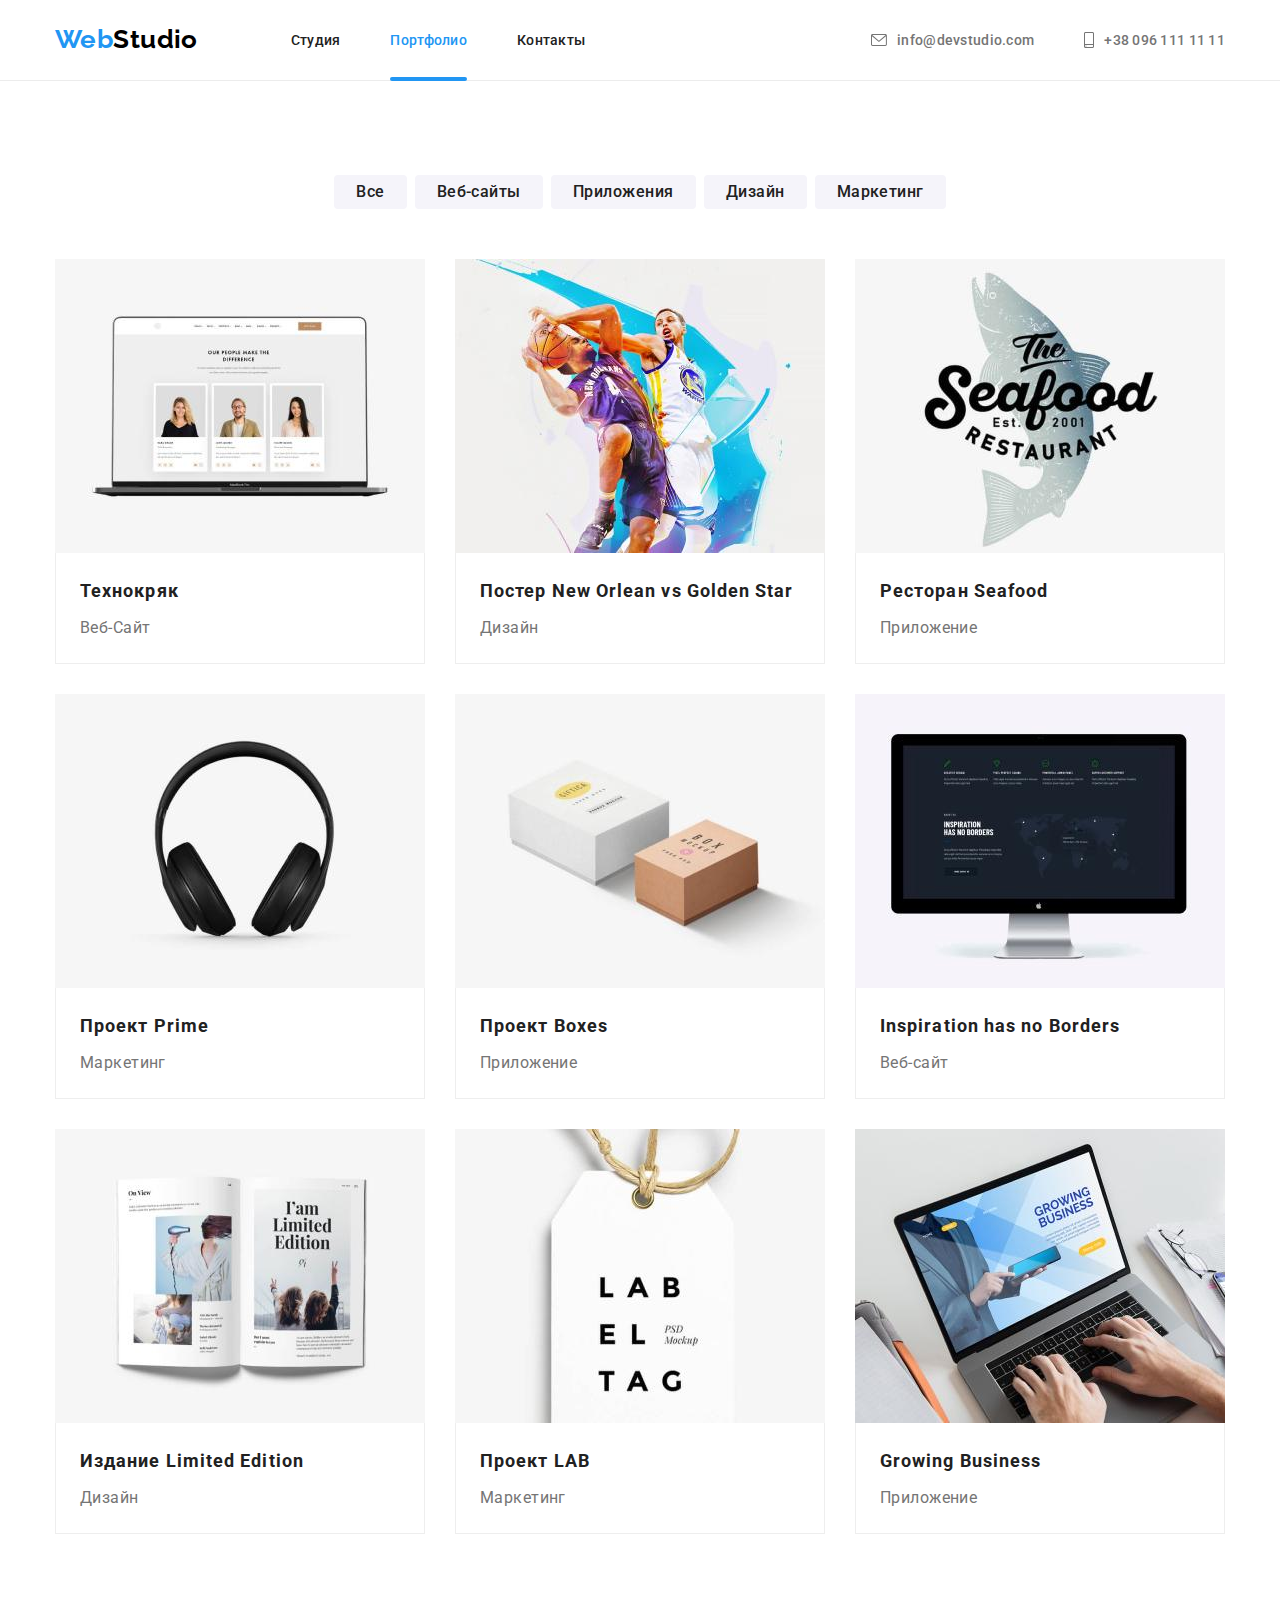
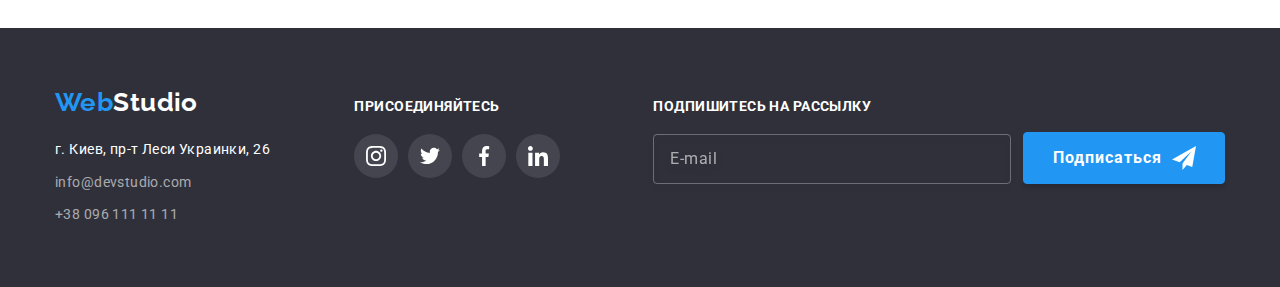
==== portfolio.html @ 02bab281 "clone #6" ====
<!DOCTYPE html>
<html lang="ru">

<head>
    <meta charset="UTF-8">
    <meta http-equiv="X-UA-Compatible" content="IE=edge">
    <meta name="viewport" content="width=device-width, initial-scale=1.0">
    <link rel="stylesheet" href="https://cdnjs.cloudflare.com/ajax/libs/modern-normalize/1.0.0/modern-normalize.min.css" />
    <link rel="stylesheet" href="./css/style.css">
    <link rel="preconnect" href="https://fonts.gstatic.com">
    <link href="https://fonts.googleapis.com/css2?family=Raleway:wght@700&family=Roboto:wght@400;500;700;900&display=swap"
        rel="stylesheet">
    <title>WEBStudio</title>
</head>

<body  id="page_top" >
    <!-- шапка -->
    <header class="header">
        <!-- навигация -->
        <div class="container flex">
            <nav class="head-nav flex">
                <a class="logo link" href="./index.html" lang="en"> <span class="logo-web">Web</span>Studio</a>
                <ul class="nav flex list">
                    <li class="nav-item"><a class="item link" href="./index.html">Студия</a></li>
                    <li class="nav-item"><a class="item link current" href="./portfolio.html">Портфолио</a></li>
                    <li class="nav-item"><a class="item link" href="#page_bottom">Контакты</a></li>
                </ul>
            </nav>
            <ul class="head-cont flex list">
                <li class="head-cont-item">
                    <a class="cont flex link" href="mailto:info@devstudio.com">
                        <svg width="16" height="12" class="mail">
                            <use href="./images/icons.svg#icon-mail">
                            </use>
                        </svg>
                        info@devstudio.com</a>
                </li>
                <li class="head-cont-item">
                    <a class="cont flex link" href="tel:+380961111111">
                        <svg width="10" height="16" class="smartphone">
                            <use href="./images/icons.svg#icon-smartphone">
                            </use>
                        </svg>
                        +38 096 111 11 11</a>
                </li>
            </ul>
        </div>
    </header>
        <!-- main content  -->
    <main>
        <!-- filter content section -->
        <section class='section portfolio'>
            <div class="container">
                <!-- hiden title -->
                <h1 class='hiden-title'>Портфолио</h1>
                <h2 class='hiden-title'>Фильтр работ</h2>
                <!-- hiden title -->
                <ul class='portf-buttons flex list'>
                    <li class='buttons'>
                        <button class='button' type="button">Все</button>
                    </li>
                    <li class='buttons'>
                        <button class='button' type="button">Веб-сайты</button>
                    </li>
                    <li class='buttons'>
                        <button class='button' type="button">Приложения</button>
                    </li>
                    <li class='buttons'>
                        <button class='button' type="button">Дизайн</button>
                    </li>
                    <li class='buttons'>
                        <button class='button' type="button">Маркетинг</button>
                    </li>                    
                </ul>
                <ul class='portf flex list'>
                    <li class='portf-item'>
                        <a class="portf-list link" href="">
                            <div class="card-main">
                                <img class='portf-img' src="./images/portfolio/technocrack.jpg" alt="ноутбук с сайтом">
                                <p class="portf-anim">Технокряк это современная площадка распространения коронавируса. Компании используют эту платформу для цифрового шпионажа и атак на защищённые сервера конкурентов.Технокряк это современная площадка распространения коронавируса. Компании используют эту платформу для цифрового шпионажа и атак на защищённые сервера конкурентов.Технокряк это современная площадка распространения коронавируса. Компании используют эту платформу для цифрового  шпионажа и атак на защищённые сервера конкурентов.Технокряк это современная площадка распространения коронавируса. Компании используют эту платформу для цифрового     шпионажа и атак на защищённые сервера конкурентов.
                                    </p>
                            </div>
                            <div class="card-title">
                                <h3  class='portf-h'>Технокряк</h3>
                                <p class='portf-p'>Веб-Сайт</p>
                            </div>
                        </a>
                    </li>
                    <li class='portf-item'>
                        <a class="portf-list link" href="">
                            <div class="card-main">                            
                                <img class='portf-img' src="./images/portfolio/poster.jpg" alt="постер с баскетбольным матчем">
                                <p class="portf-anim">Технокряк это современная площадка распространения коронавируса. Компании используют эту платформу для цифрового
                                шпионажа и атак на защищённые сервера конкурентов.
                                </p>
                            </div>
                            <div class="card-title">
                                <h3 class='portf-h'>Постер New Orlean vs Golden Star</h3>
                                <p class='portf-p'>Дизайн</p>
                            </div>
                        </a>
                    </li>
                    <li class='portf-item'>
                        <a class="portf-list link" href="">
                            <div class="card-main">
                                <img class='portf-img' src="./images/portfolio/seafood.jpg" alt="Постер ресторана Seafood">
                                <p class="portf-anim">Технокряк это современная площадка распространения коронавируса. Компании используют эту платформу для цифрового
                                    шпионажа и атак на защищённые сервера конкурентов.
                                    </p>
                            </div>
                            <div class="card-title">
                                <h3 class='portf-h'>Ресторан Seafood</h3>
                                <p class='portf-p'>Приложение</p>
                            </div>
                        </a>
                    </li>
                    <li class='portf-item'>
                        <a class="portf-list link" href="">
                            <div class="card-main">
                                <img class='portf-img' src="./images/portfolio/prime.jpg" alt="Наушники">
                                <p class="portf-anim">Технокряк это современная площадка распространения коронавируса. Компании используют эту платформу для цифрового
                                    шпионажа и атак на защищённые сервера конкурентов.
                                    </p>
                            </div>
                            <div class="card-title">
                                <h3 class='portf-h'>Проект Prime</h3>
                                <p class='portf-p'>Маркетинг</p>
                            </div>
                        </a>
                    </li>
                    <li class='portf-item'>
                        <a class="portf-list link" href="">
                            <div class="card-main">
                                <img class='portf-img' src="./images/portfolio/boxes.jpg" alt="2 коробки">
                                <p class="portf-anim">Технокряк это современная площадка распространения коронавируса. Компании используют эту платформу для цифрового
                                    шпионажа и атак на защищённые сервера конкурентов.
                                    </p>
                            </div>
                            <div class="card-title">
                                <h3 class='portf-h'>Проект Boxes</h3>
                                <p class='portf-p'>Приложение</p>
                            </div>
                        </a>
                    </li>
                    <li class='portf-item'>
                        <a class="portf-list link" href="">
                            <div class="card-main">
                                <img class='portf-img' src="./images/portfolio/noborders.jpg" alt="Компьютер с картой">
                                <p class="portf-anim">Технокряк это современная площадка распространения коронавируса. Компании используют эту платформу для цифрового
                                    шпионажа и атак на защищённые сервера конкурентов.
                                    </p>
                            </div>
                            <div class="card-title">
                                <h3 class='portf-h' lang="en">Inspiration has no Borders</h3>
                                <p class='portf-p'>Веб-сайт</p>
                            </div>
                        </a>
                    </li>
                    <li class='portf-item'>
                        <a class="portf-list link" href="">
                            <div class="card-main">
                                <img class='portf-img' src="./images/portfolio/limitededition.jpg" alt="Открытая книга">
                                <p class="portf-anim">Технокряк это современная площадка распространения коронавируса. Компании используют эту платформу для цифрового
                                    шпионажа и атак на защищённые сервера конкурентов.
                                    </p>
                            </div>
                            <div class="card-title">
                                <h3 class='portf-h'>Издание Limited Edition</h3>
                                <p class='portf-p'>Дизайн</p>
                            </div>
                        </a>
                    </li>
                    <li class='portf-item'>
                        <a class="portf-list link" href="">
                            <div class="card-main">
                            <img class='portf-img' src="./images/portfolio/lab.jpg" alt="Ярлык LAB EL TAG">
                            <p class="portf-anim">Технокряк это современная площадка распространения коронавируса. Компании используют эту платформу для цифрового
                                шпионажа и атак на защищённые сервера конкурентов.
                                </p>
                            </div>
                            <div class="card-title">
                                <h3 class='portf-h'>Проект LAB</h3>
                                <p class='portf-p'>Маркетинг</p>
                            </div>
                        </a>
                    </li>
                    <li class='portf-item'>
                        <a class="portf-list link" href="">
                            <div class="card-main">
                            <img class='portf-img' src="./images/portfolio/busines.jpg" alt="Человек работает на ноутбуке">
                            <p class="portf-anim">Технокряк это современная площадка распространения коронавируса. Компании используют эту платформу для цифрового
                                шпионажа и атак на защищённые сервера конкурентов.
                                </p>
                            </div>
                            <div class="card-title">
                                <h3 class='portf-h' lang="en">Growing Business</h3>
                                <p class='portf-p'>Приложение</p>
                            </div>
                        </a>
                    </li>
                </ul>
            </div>
        </section>

    </main> 
        <!-- футер -->
    <footer class='footer'>
        <div class="container flex">
            <!-- adress container -->
            <div>
                <a class="logo link" href="#page_top" lang="en"> <span class="logo-web">Web</span>Studio</a>
                <address class='footer-adress'>
                    <ul id="page_bottom" class='adress  list'>
                        <li class='footer-adress-item'>
                            <a class='footer-adress-map link' href="https://goo.gl/maps/jqeXpjSZVA85hrm66"
                                rel="noreferrer noopener">г. Киев, пр-т Леси Украинки, 26</a>
                        </li>
                        <li class='footer-adress-item'>
                            <a class='footer-adress-cont link' href="mailto:info@devstudio.com">info@devstudio.com</a>
                        </li>
                        <li class='footer-adress-item'>
                            <a class='footer-adress-cont link' href="tel:+380961111111">+38 096 111 11 11</a>
                        </li>
                    </ul>
                </address>
            </div>
            <!-- follow container -->
            <div class="footer-follow">
                <h3>присоединяйтесь</h3>
                <ul class="social-list flex">
                    <li class="list">
                        <a class="link-social" href="https://www.instagram.com/">
                            <svg class="icon-social" width="20" height="20">
                                <use href=./images/icons.svg#icon-instagram></use>
                            </svg>
                        </a>
                    </li>
                    <li class="list">
                        <a class="link-social" href="https://twitter.com/">
                            <svg class="icon-social" width="20" height="20">
                                <use href=./images/icons.svg#icon-twitter></use>
                            </svg>
                        </a>
                    </li>
                    <li class="list">
                        <a class="link-social" href="https://www.facebook.com/">
                            <svg class="icon-social" width="20" height="20">
                                <use href=./images/icons.svg#icon-facebook></use>
                            </svg>
                        </a>
                    </li>
                    <li class="list ">
                        <a class="link-social" href="https://www.linkedin.com/">
                            <svg class="icon-social" width="20" height="20">
                                <use href=./images/icons.svg#icon-linkedin></use>
                            </svg>
                        </a>
                    </li>
                </ul>
            </div>
            <!-- subscribe on us -->
            <div class="footer-subscribe">
                <form action="#" class="footer-subscribe-form">
                    <div>
                        <label for="footer-email" class="footer-subscribe-text">Подпишитесь на рассылку</label>
                        <input id="footer-email" class="footer-subscribe-email" type="email" name="subscribe-email"
                            placeholder="E-mail" required>
                    </div>
                    <button type="submit" class="subscribe-button">Подписаться<svg class="subscribe-icon">
                            <use href="./images/icons.svg#icon-subscribe"></use>
                        </svg>
                    </button>
                </form>
            </div>
        </div>
    </footer>

</body>

</html>
---- css/style.css ----
/* <================ ""MAIN" content styles==============> */
:root {
  /* Text color variable */
  --text-color-accent: #2196f3;
  --text-color-standart: #757575;
  --text-color-pureblack: #000000;
  --text-color-black: #212121;
  --text-color-white: #ffffff;
  --text-color-address-link: rgba(255, 255, 255, 0.6);

  /* button color variable */

  /* <-------button-hero-----------> */
  --button-backgr-color: #2196f3;
  --button-main-active-bcgr-color: #188ce8;
  /* <--------button-portfolio-------> */
  --button-bcgr-color: #f5f4fa;
  --button-portf-active-bcgr-color: #2196f3;

  /* background color variable */
  --color-team-backgr: #f5f4fa;
  --color-footer-backgr: #2f303a;
}
/* <===== Плавный скрол между header and footer ====> */

html {
  scroll-behavior: smooth;
}

/*<================ Global stylesheets ===========> */
h1,
h2,
h3,
h4,
h5,
h6,
p,
ul,
li {
  margin: 0;
  padding: 0;
}
img {
  display: block;
}
body {
  font-family: 'Roboto', sans-serif;
  font-style: normal;
  font-weight: normal;
  font-size: 14px;
  line-height: 1.71;
  /* or 171% */
  letter-spacing: 0.03em;

  color: var(--text-color-standart);
}

.hiden-title {
  position: absolute;
  width: 1px;
  height: 1px;
  margin: -1px;
  border: 0;
  padding: 0;

  white-space: nowrap;
  clip-path: inset(100%);
  clip: rect(0 0 0 0);
  overflow: hidden;
}
.link {
  text-decoration: none;
}
.list {
  list-style: none;
}
.flex {
  display: flex;
}
.container {
  width: 1200px;
  padding-left: 15px;
  padding-right: 15px;
  margin-left: auto;
  margin-right: auto;
}
.section {
  padding-top: 94px;
  padding-bottom: 94px;
}
.section-half-bottom {
  padding-top: 94px;
  padding-bottom: 47px;
}
.section-half-top {
  padding-top: 47px;
  padding-bottom: 94px;
}

/*      вариант секции падинга секции wedo 
 .section:nth-child(3) {
  padding-top: 0px;
  padding-bottom: 94px;
*/

/* <=================== page Studio ===================> */

/* <------------------ header ------------------> */
.header {
  background: #ffffff;
  border-bottom: 1px solid #ececec;

  /* padding-top: 24px;
  padding-bottom: 24px; */
}
.header-shadow {
  box-shadow: 0px 4px 4px rgba(0, 0, 0, 0.25);
}

.header .container {
  align-items: center;
}
.head-nav {
  align-items: center;
}
.logo {
  font-family: 'Raleway', sans-serif;
  font-weight: 700;
  font-size: 26px;
  line-height: 1.15;

  display: inline-block;
}
.header .logo {
  color: var(--text-color-pureblack);

  margin-right: 93px;
  padding-top: 24px;
  padding-bottom: 25px;
}
.footer .logo {
  color: var(--text-color-white);

  margin-bottom: 20px;
}
.logo-web {
  color: var(--text-color-accent);
}
/* .nav {
}
.nav-item {
} */
.nav-item + .nav-item {
  margin-left: 50px;
}
.item {
  display: block;
  padding-top: 32px;
  padding-bottom: 32px;

  font-weight: 500;
  line-height: 1.15;
  letter-spacing: 0.02em;

  color: var(--text-color-black);

  transition-property: color;
  transition-duration: 250ms;
  transition-timing-function: cubic-bezier(0.4, 0, 0.2, 1);
}
.item:hover,
.item:focus {
  color: var(--text-color-accent);
}

.current {
  position: relative;
  color: var(--text-color-accent);
}
.current:after {
  content: '';
  position: absolute;
  width: 100%;
  height: 4px;
  bottom: -1px;
  left: 0px;

  border-radius: 2px;

  background-color: var(--button-backgr-color);
}

.head-cont {
  margin-left: auto;
}
.cont {
  align-items: center;
  padding-top: 32px;
  padding-bottom: 32px;

  font-weight: 500;
  line-height: 1.15;
  letter-spacing: 0.02em;

  color: var(--text-color-standart);

  transition-property: color;
  transition-duration: 250ms;
  transition-timing-function: cubic-bezier(0.4, 0, 0.2, 1);

  /* margin-left: 50px; */
}
.head-cont-item + .head-cont-item {
  margin-left: 50px;
}
.cont:hover,
.cont:focus {
  color: var(--text-color-accent);
}

/* ========================== icons  ================================== */
.mail {
  display: inline-block;
  margin-right: 10px;
  fill: currentcolor;
}

.smartphone {
  display: inline-block;
  margin-right: 10px;
  fill: currentColor;
}

/* <------------------- hero side ----------------> */
.hero {
  margin: 0 auto;
  max-width: 1600px;
  background-image: linear-gradient(
      0deg,
      rgba(47, 48, 58, 0.4),
      rgba(47, 48, 58, 0.4)
    ),
    url(../images/studio/banner.jpg);
  background-position: center;
  background-repeat: no-repeat;
  background-color: #c4c4c4;

  padding-top: 200px;
  padding-bottom: 200px;
}

.hero-title {
  font-weight: 900;
  font-size: 44px;
  line-height: 1.36;
  /* or 136% */
  text-align: center;
  letter-spacing: 0.06em;
  text-transform: uppercase;

  color: var(--text-color-white);

  width: 696px;
  margin-left: auto;
  margin-right: auto;
  margin-bottom: 30px;
}
.hero .container {
  text-align: center;
}
.hero-button {
  font-family: inherit;
  font-weight: 700;
  font-size: 16px;
  line-height: 1.87;
  /* identical to box height, or 187% */

  letter-spacing: 0.06em;
  color: var(--text-color-white);
  background-color: var(--button-backgr-color);
  cursor: pointer;

  display: inline-block;
  padding: 10px 32px;
  border: transparent;
  border-radius: 4px;
  box-shadow: 0px 4px 4px rgba(0, 0, 0, 0.15);

  transition-property: background-color, box-shadow;
  transition-duration: 1150ms;
  transition-timing-function: cubic-bezier(0.4, 0, 0.2, 1);
}
.hero-button:hover,
.hero-button:focus {
  color: var(--text-color-white);
  background-color: var(--button-main-active-bcgr-color);
}
/* <----------------webstudio prefs -----------------> */
/*  ======== Вариант расположения элементов №1 =========
 .prefs {
  justify-content: space-between;
} */

/* ========= Вариант расположения элементов №2 ========== */
/* .prefs {
} */

.container .prefs {
  padding-bottom: 0;
  margin-top: -30px;
  margin-left: -30px;
}

.prefs-item {
  /* width: 270px; */
  width: calc((100% - 120px) / 4);
  margin-top: 30px;
  margin-left: 30px;
}

/*  =========== Вариант расположения элементов №3 ========
.prefs-item + .prefs-item {
  margin-left: 30px;
} */
.prefs-bg {
  display: flex;
  align-items: center;
  justify-content: center;
  width: 270px;
  height: 120px;
  border-radius: 4px;
  margin-bottom: 30px;

  background-color: var(--button-bcgr-color);
}
/* .prefs-bg .icon {
  width: 70px;
  height: 70px;
} */

.prefs-item-h {
  font-size: 14px;
  font-weight: 700;
  line-height: 1.15;
  text-transform: uppercase;

  color: var(--text-color-black);

  margin-bottom: 10px;
}

/* .prefs-item-p {
   this style's in our body 
} */

/* <------------------- what we do ------------------> */
/* .what-wedo {
} */

.wedo-h {
  font-weight: 700;
  font-size: 36px;
  line-height: 1.16;
  text-align: center;

  color: var(--text-color-black);

  margin-bottom: 50px;
}

.wedo {
  flex-wrap: wrap;

  margin-top: -30px;
  margin-left: -30px;
}

.wedo-item {
  width: calc((100% - 90px) / 3);
  margin-top: 30px;
  margin-left: 30px;

  position: relative;
}

.wedo-p {
  font-weight: 700;
  font-size: 14px;
  line-height: 1.15;
  text-align: center;
  letter-spacing: 0.03em;
  text-transform: uppercase;

  color: var(--text-color-white);
  background-color: rgba(47, 48, 58, 0.8);

  position: absolute;
  width: 100%;
  bottom: 0;

  padding: 27px 82px;
}
/* =========== Вариант расположения элементов №2 ========
.wedo {
  justify-content: space-between;
} 
.wedo-item {

}*/

/*  =========== Вариант расположения элементов №3 =======
.wedo-item {
  margin-bottom: 30px;
}
.wedo-item + .wedo-item {
  margin-left: 30px;
}

.wedo-item:nth-child(3n + 1) {
  margin-left: 0;
}
.wedo-item:nth-last-child(-n + 3) {
  margin-bottom: 0;
} */

/* <-------------------our team-------------------> */
.our-team {
  background-color: var(--color-team-backgr);
}
.team-h {
  font-weight: 700;
  font-size: 36px;
  line-height: 1.16;
  text-align: center;

  color: var(--text-color-black);

  margin-bottom: 50px;
}
.team {
  flex-wrap: wrap;
  align-items: flex-start;
  margin-top: -30px;
  margin-left: -30px;
}

.team-item {
  background-color: #ffffff;

  width: calc((100% - 120px) / 4);
  margin-top: 30px;
  margin-left: 30px;
  border-radius: 0px 0px 4px 4px;
  box-shadow: 0px 1px 3px rgba(0, 0, 0, 0.12), 0px 1px 1px rgba(0, 0, 0, 0.14),
    0px 2px 1px rgba(0, 0, 0, 0.2);
}
/* =========== Вариант расположения элементов №2 =======
.team {
  flex-wrap: wrap;
  align-items: flex-start;
  justify-content: space-between; 
}*/

/* =========== Вариант расположения элементов №3 =======
.team-item {
  outline: 1px solid orange; 
  box-shadow: 0px 1px 3px rgba(0, 0, 0, 0.12), 0px 1px 1px rgba(0, 0, 0, 0.14),
    0px 2px 1px rgba(0, 0, 0, 0.2);
  border-radius: 0px 0px 4px 4px;

  margin-bottom: 30px;
}

.team-item + .team-item {
  margin-left: 30px;
}
.team-item:nth-child(4n + 1) {
  margin-left: 0;
}
.team-item:nth-last-child(-n + 4) {
  margin-bottom: 0;
}
*/

/* .team-item-i {
} */

.team-description {
  padding: 30px 32px;
}
.team-item-h {
  font-weight: 500;
  font-size: 16px;
  line-height: 1.2;
  /*---------------- identical to box height ????????????? */
  text-align: center;

  color: var(--text-color-black);

  display: block;
  margin-bottom: 10px;
}
.team-item-p {
  font-size: 16px;
  line-height: 1.2;
  text-align: center;

  color: var(--text-color-standart);

  display: block;
  margin-bottom: 16px;
}

.social-list {
  align-items: center;
}
.social-list li {
  border-radius: 50%;
}

.social-list li:not(:last-child) {
  margin-right: 10px;
}
/* .social-list li:hover,
.social-list li:focus {
} */
.link-social {
  display: flex;
  justify-content: center;
  align-items: center;
  border-radius: 50%;
  width: 44px;
  height: 44px;

  fill: #afb1b8;
  background-color: transparent;

  transition-property: fill, background-color;
  transition-duration: 250ms;
  transition-timing-function: cubic-bezier(0.4, 0, 0.2, 1);
}

.link-social:hover,
.link-social:focus {
  background-color: var(--button-backgr-color);
  fill: var(--text-color-white);
}

/* <------------------------ Clients ------------------------------->*/
.section-clients {
  padding-top: 94px;
  padding-bottom: 91px;
}
.clients-h {
  font-weight: 700;
  font-size: 36px;
  line-height: 1.16;
  text-align: center;
  letter-spacing: 0.03em;
  color: var(--text-color-black);

  margin-bottom: 50px;
}

.logo-clients {
  display: block;
}
.logo-clients:not(:last-child) {
  margin-right: 30px;
}

.icon-clients {
  display: flex;
  justify-content: center;
  align-items: center;
  width: 170px;
  height: 92px;

  border: 1px solid #afb1b8;
  border-radius: 4px;

  fill: #afb1b8;

  transition-property: fill, border-color;
  transition-duration: 250ms;
  transition-timing-function: cubic-bezier(0.4, 0, 0.2, 1);
}
.icon-clients:hover,
.icon-clients:focus {
  border-color: var(--button-backgr-color);
  fill: var(--text-color-accent);
}

/* <--------------------footer-------------------> */
.footer {
  background-color: var(--color-footer-backgr);

  padding-top: 60px;
  padding-bottom: 60px;
}

.footer .container {
  align-items: baseline;
}

.footer-adress {
  max-width: 240px;
}
/* .adress {
} */
.footer-adress-item {
  display: inline-block;
  margin-bottom: 9px;
  /* or 171% */
}
.footer-adress-item:last-child {
  margin-bottom: 0;
  /* or 171% */
}
.footer-adress-map {
  font-style: normal;
  /* or 171% */

  color: var(--text-color-white);

  transition-property: color;
  transition-duration: 250ms;
  transition-timing-function: cubic-bezier(0.4, 0, 0.2, 1);
}
.footer-adress-map:hover,
.footer-adress-map:focus {
  color: var(--text-color-accent);
}

.footer-adress-cont {
  font-style: normal;

  color: var(--text-color-address-link);

  transition-property: color;
  transition-duration: 250ms;
  transition-timing-function: cubic-bezier(0.4, 0, 0.2, 1);
}
.footer-adress-cont:hover,
.footer-adress-cont:focus {
  color: var(--text-color-accent);
}

.footer-follow {
  margin-left: 73px;
}

.footer-follow h3 {
  font-weight: 700;
  font-size: 14px;
  line-height: 1.15;
  letter-spacing: 0.03em;
  text-transform: uppercase;

  color: var(--text-color-white);

  margin-bottom: 20px;
}

.footer-follow .list {
  background-color: rgba(255, 255, 255, 0.1);
}

.footer-follow .link-social {
  fill: var(--text-color-white);
}

/* <==========  page Portfolio "different styles" ========> */

/* <---------portfolio buttons --------> */
.portf-buttons {
  justify-content: center;
  flex-wrap: wrap;
  margin-top: -8px;
  margin-left: -8px;
  margin-bottom: 50px;
}
.buttons {
  margin-top: 8px;
  margin-left: 8px;
}
/* .button {
} */

/* ========== Вариант расположения элементов №2 ========== 
.buttons {
  margin-bottom: 8px;
}
.buttons + .buttons {
  margin-left: 8px;
}

.buttons:nth-child(9n + 1) {
  margin-left: 0;
}
.buttons:nth-last-child(-n + 9) {
  margin-bottom: 0;
} */

.button {
  font-family: 'Roboto', sans-serif;
  font-weight: 500;
  font-size: 16px;
  line-height: 1.62;
  /* identical to box height, or 162% */
  text-align: center;
  letter-spacing: 0.03em;

  color: var(--text-color-black);
  background-color: var(--button-bcgr-color);

  display: inline-block;
  border: transparent;
  border-radius: 4px;
  padding-top: 4px;
  padding-bottom: 4px;
  padding-left: 22px;
  padding-right: 22px;
  cursor: pointer;

  transition-property: color, background-color, box-shadow;
  transition-duration: 250ms;
  transition-timing-function: cubic-bezier(0.4, 0, 0.2, 1);
}

.button:hover,
.button:focus {
  color: var(--text-color-white);
  background-color: var(--button-portf-active-bcgr-color);
  box-shadow: 0px 3px 1px rgba(0, 0, 0, 0.1), 0px 1px 2px rgba(0, 0, 0, 0.08),
    0px 2px 2px rgba(0, 0, 0, 0.12);
}

/* <-----------portfolio card list-----------> */

/* .portfolio {
} */

.portf {
  flex-wrap: wrap;
  align-items: flex-start;
  margin-top: -30px;
  margin-left: -30px;
}

.portf-item {
  margin-top: 30px;
  margin-left: 30px;
}

.portf-list {
  width: calc((1200px - 90px) / 3);
  display: block;

  transition-property: box-shadow;
  transition-duration: 250ms;
  transition-timing-function: cubic-bezier(0.4, 0, 0.2, 1);
}

.portf-list:hover,
.portf-list:focus {
  box-shadow: 0px 1px 1px rgba(0, 0, 0, 0.12), 0px 4px 4px rgba(0, 0, 0, 0.06),
    1px 4px 6px rgba(0, 0, 0, 0.16);
}

/*========== Вариант расположения элементов №2 ==========
.portf-item {
  display: block;
  width: calc((100% - 60px) / 3);
  border: 1px solid #eeeeee;
  margin-bottom: 30px;
}
.portf-item + .portf-item {
  margin-left: 30px;
}
.portf-item:nth-child(3n + 1) {
  margin-left: 0px;
}
.portf-item:nth-last-child(-n + 3) {
  margin-bottom: 0px;
} */

/* .portf-img {
} */

.card-title {
  padding-top: 20px;
  padding-bottom: 20px;
  padding-left: 24px;
  padding-right: 24px;

  border-right: 1px solid #eeeeee;
  border-bottom: 1px solid #eeeeee;
  border-left: 1px solid #eeeeee;
}
.portf-h {
  font-weight: 700;
  font-size: 18px;
  line-height: 2;
  letter-spacing: 0.06em;

  color: var(--text-color-black);

  margin-bottom: 4px;
  display: block;
}
.portf-p {
  display: block;
  font-size: 16px;
  line-height: 1.87;

  color: var(--text-color-standart);
}

.card-main {
  position: relative;
  overflow: hidden;
}

.portf-anim {
  position: absolute;
  top: 0;
  left: 0;
  overflow: auto;

  transition-property: transform;
  transform: translatey(100%);
  transition-duration: 250ms;
  transition-timing-function: cubic-bezier(0.4, 0, 0.2, 1);

  padding: 63px 24px;
  width: 100%;
  height: 100%;
  background-color: rgba(33, 150, 243, 0.9);

  font-size: 18px;
  line-height: 1.56;
  letter-spacing: 0.03em;
  color: var(--text-color-white);
}

.portf-list:hover .portf-anim,
.portf-list:focus .portf-anim {
  transform: translatey(0);
}

.backdrop {
  position: fixed;
  top: 0;
  left: 0;
  width: 100vw;
  height: 100vh;
  z-index: 100;
  background-color: rgba(0, 0, 0, 0.2);

  transition-property: opacity, visibility;
  transition-duration: 250ms;
  transition-timing-function: cubic-bezier(0.4, 0, 0.2, 1);
}

.modal {
  position: absolute;
  transform: translate(-50%, -50%);
  top: 50%;
  left: 50%;

  width: 528px;
  height: 580px;

  background-color: #ffffff;
  box-shadow: 0px 1px 3px rgba(0, 0, 0, 0.12), 0px 1px 1px rgba(0, 0, 0, 0.14),
    0px 2px 1px rgba(0, 0, 0, 0.2);
  border-radius: 4px;
}

.modal-button {
  display: flex;
  align-items: center;
  justify-content: center;
  padding: 0;
  width: 30px;
  height: 30px;
  color: var(--text-color-pureblack);

  position: absolute;
  top: 8px;
  right: 8px;

  cursor: pointer;

  background: transparent;
  border: 1px solid rgba(0, 0, 0, 0.1);
  border-radius: 50%;

  transition-property: color;
  transition-duration: 250ms;
  transition-timing-function: cubic-bezier(0.4, 0, 0.2, 1);
}
.modal-button:hover,
.modal-button:focus {
  color: var(--text-color-accent);
}
.modal-icon-close {
  width: 18px;
  height: 18px;
  fill: currentColor;
}

.is-hidden {
  opacity: 0;
  visibility: hidden;
  pointer-events: none;
}

/* =============== footer subscribe form =========== */
.footer-subscribe {
}

.footer-subscribe-form {
  display: flex;
  margin-left: 93px;
}

.footer-subscribe-text {
  font-weight: 700;
  font-size: 14px;
  line-height: 1.15;
  letter-spacing: 0.03em;
  text-transform: uppercase;

  color: var(--text-color-white);
  display: block;
}

.footer-subscribe-email {
  width: 358px;

  margin-top: 20px;
  padding-left: 16px;
  padding-top: 15px;
  padding-bottom: 15px;

  background-color: transparent;
  border: 1px solid rgba(255, 255, 255, 0.3);
  filter: drop-shadow(0px 4px 4px rgba(0, 0, 0, 0.15));
  border-radius: 4px;

  font-size: 16px;
  line-height: 1.15;
  letter-spacing: 0.03em;
  color: var(--text-color-white);
}
.footer-subscribe-email::placeholder {
  font-size: 16px;
  line-height: 1.15;
  letter-spacing: 0.03em;

  color: rgba(255, 255, 255, 0.6);
}

.subscribe-button {
  display: flex;
  justify-content: center;
  align-items: center;
  align-self: flex-end;
  padding-top: 10px;
  padding-bottom: 10px;
  padding-left: 29px;
  padding-right: 28px;

  margin-left: 12px;

  background-color: var(--button-backgr-color);
  box-shadow: 0px 4px 4px rgba(0, 0, 0, 0.15);
  border: 1px solid var(--button-backgr-color);
  border-radius: 4px;

  font-weight: 700;
  font-size: 16px;
  line-height: 1.87;
  letter-spacing: 0.06em;
  color: var(--text-color-white);
  cursor: pointer;

  transition-property: background-color;
  transition-duration: 1250ms;
  transition-timing-function: cubic-bezier(0.4, 0, 0.2, 1);
}
.subscribe-button:hover,
.subscribe-button:focus {
  background-color: var(--button-main-active-bcgr-color);
}
.subscribe-icon {
  margin-left: 10px;
  width: 24px;
  height: 24px;
}
/* =============== footer subscribe form =========== */

/* ===============    modal form ====================*/

.modal-form {
  padding: 40px;
  display: flex;
  flex-direction: column;
  font-size: 14px;
  line-height: 1.15;
  letter-spacing: 0.01em;

  color: var(--text-color-black);
}
.modal-text-head {
  font-weight: 700;
  font-size: 20px;
  line-height: 1.15;
  text-align: center;
  letter-spacing: 0.03em;

  color: var(--text-color-black);

  margin-bottom: 12px;
}

.input-wrapper {
  position: relative;
  margin-bottom: 10px;
}
.label-text {
  font-size: 12px;
  line-height: 1.15;

  letter-spacing: 0.01em;

  color: var(--text-color-standart);

  margin-bottom: 4px;
}
.modal-input-text {
  padding-top: 12px;
  padding-right: 12px;
  padding-left: 42px;
  padding-bottom: 12px;
  width: 100%;
  border: 1px solid rgba(33, 33, 33, 0.2);
  box-sizing: border-box;
  border-radius: 4px;
  outline: none;

  color: var(--text-color-black);

  transition-property: border-color;
  transition-duration: 250ms;
  transition-timing-function: cubic-bezier(0.4, 0, 0.2, 1);
}
.modal-input-text:last-child {
  margin-bottom: 20px;
}

.modal-input-text::placeholder {
  font-size: 14px;
  line-height: 1.15;
  letter-spacing: 0.01em;

  color: rgba(117, 117, 117, 0.5);
}

.modal-input-text:focus {
  border-color: var(--button-backgr-color);
}
.modal-input-text:focus + .modal-icon {
  fill: var(--button-backgr-color);
}

.modal-icon {
  position: absolute;
  width: 18px;
  height: 18px;
  top: 50%;
  left: 15px;
  transform: translatey(-50%);

  fill: currentColor;

  transition-property: fill;
  transition-duration: 250ms;
  transition-timing-function: cubic-bezier(0.4, 0, 0.2, 1);
}
/* .person {
  top: 104px;
}
.phone {
  top: 174px;
}
.email {
  top: 243px;
} */

.modal-input-textarea {
  padding: 12px 16px;
  margin-bottom: 20px;
  width: 100%;
  height: 96px;

  font-size: 12px;
  line-height: 1.15;
  letter-spacing: 0.01em;

  border: 1px solid rgba(33, 33, 33, 0.2);
  box-sizing: border-box;
  border-radius: 4px;
  outline: none;

  color: var(--text-color-black);

  resize: none;

  transition-property: border-color;
  transition-duration: 250ms;
  transition-timing-function: cubic-bezier(0.4, 0, 0.2, 1);
}
.modal-input-textarea::placeholder {
  font-size: 12px;
  line-height: 1.15;
  letter-spacing: 0.01em;

  color: rgba(117, 117, 117, 0.5);
}
.modal-input-textarea:focus {
  border-color: var(--button-backgr-color);
}

.private-policy {
  display: flex;
  flex-direction: row;
  margin-left: 12px;
  margin-bottom: 30px;
}
/* =================== кастом ====================*/
.custom-checkbox {
  position: absolute !important;
  clip: rect(1px 1px 1px 1px); /* IE6, IE7 */
  clip: rect(1px, 1px, 1px, 1px);
  padding: 0 !important;
  border: 0 !important;
  height: 1px !important;
  width: 1px !important;
  overflow: hidden;
}

/* для элемента label, связанного с .custom-checkbox */
.custom-checkbox + label {
  display: inline-flex;
  align-items: center;
  user-select: none;
}

/* создание в label псевдоэлемента before со следующими стилями */
.custom-checkbox + label::before {
  content: '';
  display: inline-block;
  margin-right: 8px;
  width: 16px;
  height: 15px;
  flex-shrink: 0;
  flex-grow: 0;
  border: 2px solid var(--text-color-black);
  border-radius: 2px;
  background-repeat: no-repeat;
  background-position: center center;
  background-size: 50% 50%;
  cursor: pointer;

  transition-property: border-color, background-image, background-color;
  transition-duration: 250ms;
  transition-timing-function: cubic-bezier(0.4, 0, 0.2, 1);
}

/* стили для чекбокса, находящегося в фокусе и не находящегося в состоянии checked */
.custom-checkbox:focus:not(:checked) + label::before {
  border-color: var(--button-backgr-color);
}

/* стили для чекбокса, находящегося в состоянии checked */
.custom-checkbox:checked + label::before {
  border-color: #0b76ef;
  background-color: #0b76ef;
  background-image: url('../images/Vector.svg');
  background-size: contain;
}

/* стили для чекбокса, находящегося в состоянии disabled */
.custom-checkbox:disabled + label::before {
  background-color: #e9ecef;
}

.modal-text {
  color: var(--text-color-standart);
}
.modal-text-link {
  text-decoration-line: underline;
  color: var(--text-color-accent);
}
.modal-button-send {
  padding: 10px 56px;
  align-self: center;

  font-family: inherit;
  font-weight: 700;
  font-size: 16px;
  line-height: 1.87;
  letter-spacing: 0.06em;
  cursor: pointer;

  color: var(--text-color-white);

  background-color: var(--button-backgr-color);
  box-shadow: 0px 4px 4px rgba(0, 0, 0, 0.15);
  border-color: transparent;
  border-radius: 4px;

  transition-property: background-color;
  transition-duration: 250ms;
  transition-timing-function: cubic-bezier(0.4, 0, 0.2, 1);
}
.modal-button-send:hover,
.modal-button-send:focus {
  background-color: var(--button-main-active-bcgr-color);
}
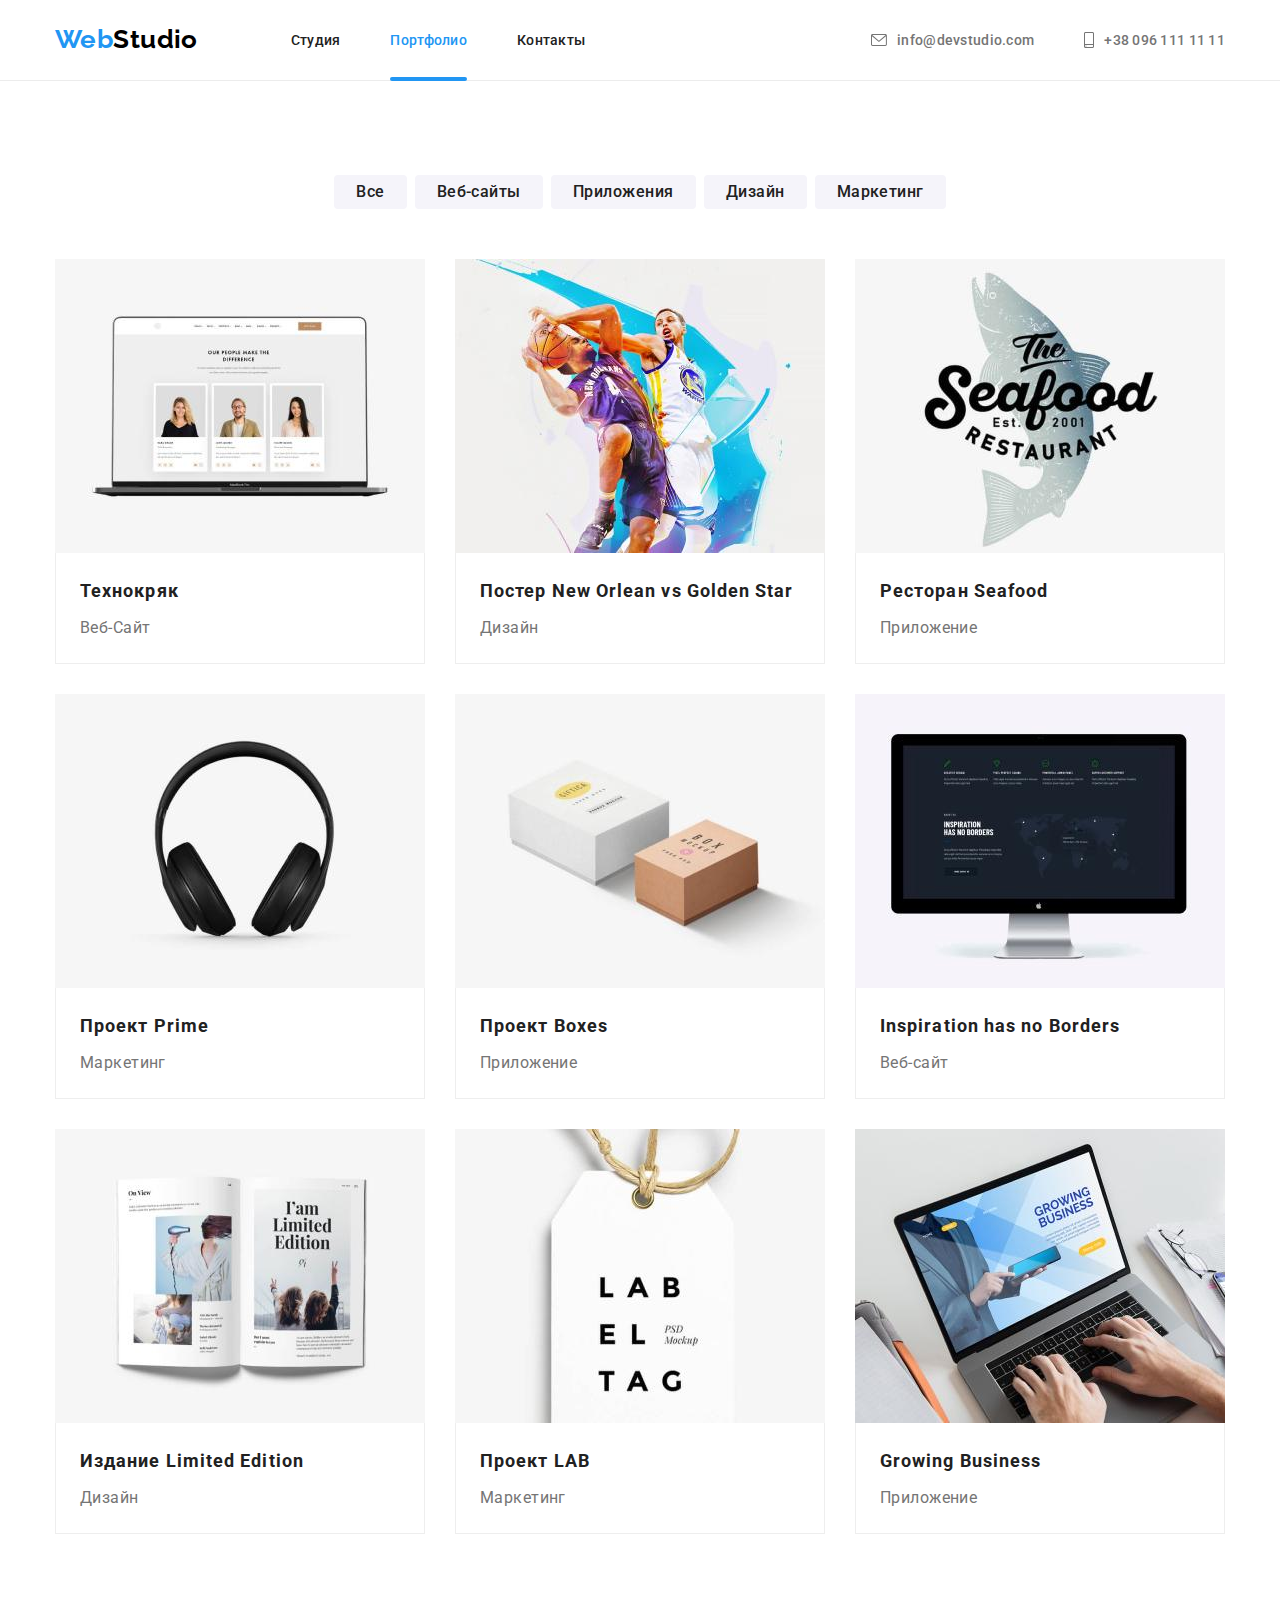
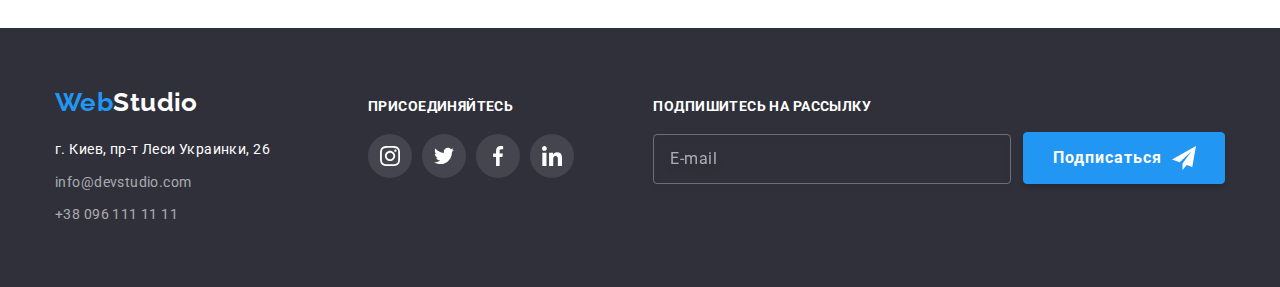
==== commit 5620cd46: "закончил с BEM" ====
--- a/portfolio.html
+++ b/portfolio.html
@@ -15,29 +15,32 @@
 
 <body  id="page_top" >
     <!-- шапка -->
-    <header class="header">
+    <header class='header'>
         <!-- навигация -->
-        <div class="container flex">
-            <nav class="head-nav flex">
-                <a class="logo link" href="./index.html" lang="en"> <span class="logo-web">Web</span>Studio</a>
-                <ul class="nav flex list">
-                    <li class="nav-item"><a class="item link" href="./index.html">Студия</a></li>
-                    <li class="nav-item"><a class="item link current" href="./portfolio.html">Портфолио</a></li>
-                    <li class="nav-item"><a class="item link" href="#page_bottom">Контакты</a></li>
+        <div class="container item-center flex">
+            <nav class="header__nav item-center flex">
+                <a class="logo logo--header link" href="./index.html" lang="en"> <span
+                        class="logo__web">Web</span>Studio</a>
+                <ul class="header__nav__list flex list ">
+                    <li class="header__nav__item"><a class="header__list__item link"
+                            href="./index.html">Студия</a></li>
+                    <li class="header__nav__item"><a class="header__list__item link  header-current" href="./portfolio.html">Портфолио</a>
+                    </li>
+                    <li class="header__nav__item"><a class="header__list__item link" href="#page_bottom">Контакты</a></li>
                 </ul>
             </nav>
-            <ul class="head-cont flex list">
-                <li class="head-cont-item">
-                    <a class="cont flex link" href="mailto:info@devstudio.com">
-                        <svg width="16" height="12" class="mail">
+            <ul class="header__content flex list">
+                <li class="header__content__list">
+                    <a class="header__content__item flex link" href="mailto:info@devstudio.com">
+                        <svg width="16" height="12" class="header__icon__mail">
                             <use href="./images/icons.svg#icon-mail">
                             </use>
                         </svg>
                         info@devstudio.com</a>
                 </li>
-                <li class="head-cont-item">
-                    <a class="cont flex link" href="tel:+380961111111">
-                        <svg width="10" height="16" class="smartphone">
+                <li class="header__content__list">
+                    <a class="header__content__item flex link" href="tel:+380961111111">
+                        <svg width="10" height="16" class="header__icon__smartphone">
                             <use href="./images/icons.svg#icon-smartphone">
                             </use>
                         </svg>
@@ -55,146 +58,146 @@
                 <h1 class='hiden-title'>Портфолио</h1>
                 <h2 class='hiden-title'>Фильтр работ</h2>
                 <!-- hiden title -->
-                <ul class='portf-buttons flex list'>
-                    <li class='buttons'>
-                        <button class='button' type="button">Все</button>
-                    </li>
-                    <li class='buttons'>
-                        <button class='button' type="button">Веб-сайты</button>
-                    </li>
-                    <li class='buttons'>
-                        <button class='button' type="button">Приложения</button>
-                    </li>
-                    <li class='buttons'>
-                        <button class='button' type="button">Дизайн</button>
-                    </li>
-                    <li class='buttons'>
-                        <button class='button' type="button">Маркетинг</button>
+                <ul class='portfolio__buttons-list portfolio__buttons-list--indent flex list'>
+                    <li class='portfolio__buttons-list__item'>
+                        <button class='portfolio__buttons-list__item-button' type="button">Все</button>
+                    </li>
+                    <li class='portfolio__buttons-list__item'>
+                        <button class='portfolio__buttons-list__item-button' type="button">Веб-сайты</button>
+                    </li>
+                    <li class='portfolio__buttons-list__item'>
+                        <button class='portfolio__buttons-list__item-button' type="button">Приложения</button>
+                    </li>
+                    <li class='portfolio__buttons-list__item'>
+                        <button class='portfolio__buttons-list__item-button' type="button">Дизайн</button>
+                    </li>
+                    <li class='portfolio__buttons-list__item'>
+                        <button class='portfolio__buttons-list__item-button' type="button">Маркетинг</button>
                     </li>                    
                 </ul>
-                <ul class='portf flex list'>
-                    <li class='portf-item'>
-                        <a class="portf-list link" href="">
-                            <div class="card-main">
-                                <img class='portf-img' src="./images/portfolio/technocrack.jpg" alt="ноутбук с сайтом">
-                                <p class="portf-anim">Технокряк это современная площадка распространения коронавируса. Компании используют эту платформу для цифрового шпионажа и атак на защищённые сервера конкурентов.Технокряк это современная площадка распространения коронавируса. Компании используют эту платформу для цифрового шпионажа и атак на защищённые сервера конкурентов.Технокряк это современная площадка распространения коронавируса. Компании используют эту платформу для цифрового  шпионажа и атак на защищённые сервера конкурентов.Технокряк это современная площадка распространения коронавируса. Компании используют эту платформу для цифрового     шпионажа и атак на защищённые сервера конкурентов.
-                                    </p>
-                            </div>
-                            <div class="card-title">
-                                <h3  class='portf-h'>Технокряк</h3>
-                                <p class='portf-p'>Веб-Сайт</p>
-                            </div>
-                        </a>
-                    </li>
-                    <li class='portf-item'>
-                        <a class="portf-list link" href="">
-                            <div class="card-main">                            
-                                <img class='portf-img' src="./images/portfolio/poster.jpg" alt="постер с баскетбольным матчем">
-                                <p class="portf-anim">Технокряк это современная площадка распространения коронавируса. Компании используют эту платформу для цифрового
+                <ul class='portf portf--indent flex list'>
+                    <li class='portf__list'>
+                        <a class="portf__list__item link" href="">
+                            <div class="portf__list__item__card-main">
+                                <img class='portf__list__item__card-main__img' src="./images/portfolio/technocrack.jpg" alt="ноутбук с сайтом">
+                                <p class="portf__list__item__card-main__anim">Технокряк это современная площадка распространения коронавируса. Компании используют эту платформу для цифрового шпионажа и атак на защищённые сервера конкурентов.Технокряк это современная площадка распространения коронавируса. Компании используют эту платформу для цифрового шпионажа и атак на защищённые сервера конкурентов.Технокряк это современная площадка распространения коронавируса. Компании используют эту платформу для цифрового  шпионажа и атак на защищённые сервера конкурентов.Технокряк это современная площадка распространения коронавируса. Компании используют эту платформу для цифрового     шпионажа и атак на защищённые сервера конкурентов.
+                                    </p>
+                            </div>
+                            <div class="portf__list__item__card-title">
+                                <h3  class='portf__list__item__card-title__h'>Технокряк</h3>
+                                <p class='portf__list__item__card-title__p'>Веб-Сайт</p>
+                            </div>
+                        </a>
+                    </li>
+                    <li class='portf__list'>
+                        <a class="portf__list__item link" href="">
+                            <div class="portf__list__item__card-main">                            
+                                <img class='portf__list__item__card-main__img' src="./images/portfolio/poster.jpg" alt="постер с баскетбольным матчем">
+                                <p class="portf__list__item__card-main__anim">Технокряк это современная площадка распространения коронавируса. Компании используют эту платформу для цифрового
                                 шпионажа и атак на защищённые сервера конкурентов.
                                 </p>
                             </div>
-                            <div class="card-title">
-                                <h3 class='portf-h'>Постер New Orlean vs Golden Star</h3>
-                                <p class='portf-p'>Дизайн</p>
-                            </div>
-                        </a>
-                    </li>
-                    <li class='portf-item'>
-                        <a class="portf-list link" href="">
-                            <div class="card-main">
-                                <img class='portf-img' src="./images/portfolio/seafood.jpg" alt="Постер ресторана Seafood">
-                                <p class="portf-anim">Технокряк это современная площадка распространения коронавируса. Компании используют эту платформу для цифрового
-                                    шпионажа и атак на защищённые сервера конкурентов.
-                                    </p>
-                            </div>
-                            <div class="card-title">
-                                <h3 class='portf-h'>Ресторан Seafood</h3>
-                                <p class='portf-p'>Приложение</p>
-                            </div>
-                        </a>
-                    </li>
-                    <li class='portf-item'>
-                        <a class="portf-list link" href="">
-                            <div class="card-main">
-                                <img class='portf-img' src="./images/portfolio/prime.jpg" alt="Наушники">
-                                <p class="portf-anim">Технокряк это современная площадка распространения коронавируса. Компании используют эту платформу для цифрового
-                                    шпионажа и атак на защищённые сервера конкурентов.
-                                    </p>
-                            </div>
-                            <div class="card-title">
-                                <h3 class='portf-h'>Проект Prime</h3>
-                                <p class='portf-p'>Маркетинг</p>
-                            </div>
-                        </a>
-                    </li>
-                    <li class='portf-item'>
-                        <a class="portf-list link" href="">
-                            <div class="card-main">
-                                <img class='portf-img' src="./images/portfolio/boxes.jpg" alt="2 коробки">
-                                <p class="portf-anim">Технокряк это современная площадка распространения коронавируса. Компании используют эту платформу для цифрового
-                                    шпионажа и атак на защищённые сервера конкурентов.
-                                    </p>
-                            </div>
-                            <div class="card-title">
-                                <h3 class='portf-h'>Проект Boxes</h3>
-                                <p class='portf-p'>Приложение</p>
-                            </div>
-                        </a>
-                    </li>
-                    <li class='portf-item'>
-                        <a class="portf-list link" href="">
-                            <div class="card-main">
-                                <img class='portf-img' src="./images/portfolio/noborders.jpg" alt="Компьютер с картой">
-                                <p class="portf-anim">Технокряк это современная площадка распространения коронавируса. Компании используют эту платформу для цифрового
-                                    шпионажа и атак на защищённые сервера конкурентов.
-                                    </p>
-                            </div>
-                            <div class="card-title">
-                                <h3 class='portf-h' lang="en">Inspiration has no Borders</h3>
-                                <p class='portf-p'>Веб-сайт</p>
-                            </div>
-                        </a>
-                    </li>
-                    <li class='portf-item'>
-                        <a class="portf-list link" href="">
-                            <div class="card-main">
-                                <img class='portf-img' src="./images/portfolio/limitededition.jpg" alt="Открытая книга">
-                                <p class="portf-anim">Технокряк это современная площадка распространения коронавируса. Компании используют эту платформу для цифрового
-                                    шпионажа и атак на защищённые сервера конкурентов.
-                                    </p>
-                            </div>
-                            <div class="card-title">
-                                <h3 class='portf-h'>Издание Limited Edition</h3>
-                                <p class='portf-p'>Дизайн</p>
-                            </div>
-                        </a>
-                    </li>
-                    <li class='portf-item'>
-                        <a class="portf-list link" href="">
-                            <div class="card-main">
-                            <img class='portf-img' src="./images/portfolio/lab.jpg" alt="Ярлык LAB EL TAG">
-                            <p class="portf-anim">Технокряк это современная площадка распространения коронавируса. Компании используют эту платформу для цифрового
+                            <div class="portf__list__item__card-title">
+                                <h3 class='portf__list__item__card-title__h'>Постер New Orlean vs Golden Star</h3>
+                                <p class='portf__list__item__card-title__p'>Дизайн</p>
+                            </div>
+                        </a>
+                    </li>
+                    <li class='portf__list'>
+                        <a class="portf__list__item link" href="">
+                            <div class="portf__list__item__card-main">
+                                <img class='portf__list__item__card-main__img' src="./images/portfolio/seafood.jpg" alt="Постер ресторана Seafood">
+                                <p class="portf__list__item__card-main__anim">Технокряк это современная площадка распространения коронавируса. Компании используют эту платформу для цифрового
+                                    шпионажа и атак на защищённые сервера конкурентов.
+                                    </p>
+                            </div>
+                            <div class="portf__list__item__card-title">
+                                <h3 class='portf__list__item__card-title__h'>Ресторан Seafood</h3>
+                                <p class='portf__list__item__card-title__p'>Приложение</p>
+                            </div>
+                        </a>
+                    </li>
+                    <li class='portf__list'>
+                        <a class="portf__list__item link" href="">
+                            <div class="portf__list__item__card-main">
+                                <img class='portf__list__item__card-main__img' src="./images/portfolio/prime.jpg" alt="Наушники">
+                                <p class="portf__list__item__card-main__anim">Технокряк это современная площадка распространения коронавируса. Компании используют эту платформу для цифрового
+                                    шпионажа и атак на защищённые сервера конкурентов.
+                                    </p>
+                            </div>
+                            <div class="portf__list__item__card-title">
+                                <h3 class='portf__list__item__card-title__h'>Проект Prime</h3>
+                                <p class='portf__list__item__card-title__p'>Маркетинг</p>
+                            </div>
+                        </a>
+                    </li>
+                    <li class='portf__list'>
+                        <a class="portf__list__item link" href="">
+                            <div class="portf__list__item__card-main">
+                                <img class='portf__list__item__card-main__img' src="./images/portfolio/boxes.jpg" alt="2 коробки">
+                                <p class="portf__list__item__card-main__anim">Технокряк это современная площадка распространения коронавируса. Компании используют эту платформу для цифрового
+                                    шпионажа и атак на защищённые сервера конкурентов.
+                                    </p>
+                            </div>
+                            <div class="portf__list__item__card-title">
+                                <h3 class='portf__list__item__card-title__h'>Проект Boxes</h3>
+                                <p class='portf__list__item__card-title__p'>Приложение</p>
+                            </div>
+                        </a>
+                    </li>
+                    <li class='portf__list'>
+                        <a class="portf__list__item link" href="">
+                            <div class="portf__list__item__card-main">
+                                <img class='portf__list__item__card-main__img' src="./images/portfolio/noborders.jpg" alt="Компьютер с картой">
+                                <p class="portf__list__item__card-main__anim">Технокряк это современная площадка распространения коронавируса. Компании используют эту платформу для цифрового
+                                    шпионажа и атак на защищённые сервера конкурентов.
+                                    </p>
+                            </div>
+                            <div class="portf__list__item__card-title">
+                                <h3 class='portf__list__item__card-title__h' lang="en">Inspiration has no Borders</h3>
+                                <p class='portf__list__item__card-title__p'>Веб-сайт</p>
+                            </div>
+                        </a>
+                    </li>
+                    <li class='portf__list'>
+                        <a class="portf__list__item link" href="">
+                            <div class="portf__list__item__card-main">
+                                <img class='portf__list__item__card-main__img' src="./images/portfolio/limitededition.jpg" alt="Открытая книга">
+                                <p class="portf__list__item__card-main__anim">Технокряк это современная площадка распространения коронавируса. Компании используют эту платформу для цифрового
+                                    шпионажа и атак на защищённые сервера конкурентов.
+                                    </p>
+                            </div>
+                            <div class="portf__list__item__card-title">
+                                <h3 class='portf__list__item__card-title__h'>Издание Limited Edition</h3>
+                                <p class='portf__list__item__card-title__p'>Дизайн</p>
+                            </div>
+                        </a>
+                    </li>
+                    <li class='portf__list'>
+                        <a class="portf__list__item link" href="">
+                            <div class="portf__list__item__card-main">
+                            <img class='portf__list__item__card-main__img' src="./images/portfolio/lab.jpg" alt="Ярлык LAB EL TAG">
+                            <p class="portf__list__item__card-main__anim">Технокряк это современная площадка распространения коронавируса. Компании используют эту платформу для цифрового
                                 шпионажа и атак на защищённые сервера конкурентов.
                                 </p>
                             </div>
-                            <div class="card-title">
-                                <h3 class='portf-h'>Проект LAB</h3>
-                                <p class='portf-p'>Маркетинг</p>
-                            </div>
-                        </a>
-                    </li>
-                    <li class='portf-item'>
-                        <a class="portf-list link" href="">
-                            <div class="card-main">
-                            <img class='portf-img' src="./images/portfolio/busines.jpg" alt="Человек работает на ноутбуке">
-                            <p class="portf-anim">Технокряк это современная площадка распространения коронавируса. Компании используют эту платформу для цифрового
+                            <div class="portf__list__item__card-title">
+                                <h3 class='portf__list__item__card-title__h'>Проект LAB</h3>
+                                <p class='portf__list__item__card-title__p'>Маркетинг</p>
+                            </div>
+                        </a>
+                    </li>
+                    <li class='portf__list'>
+                        <a class="portf__list__item link" href="">
+                            <div class="portf__list__item__card-main">
+                            <img class='portf__list__item__card-main__img' src="./images/portfolio/busines.jpg" alt="Человек работает на ноутбуке">
+                            <p class="portf__list__item__card-main__anim">Технокряк это современная площадка распространения коронавируса. Компании используют эту платформу для цифрового
                                 шпионажа и атак на защищённые сервера конкурентов.
                                 </p>
                             </div>
-                            <div class="card-title">
-                                <h3 class='portf-h' lang="en">Growing Business</h3>
-                                <p class='portf-p'>Приложение</p>
+                            <div class="portf__list__item__card-title">
+                                <h3 class='portf__list__item__card-title__h' lang="en">Growing Business</h3>
+                                <p class='portf__list__item__card-title__p'>Приложение</p>
                             </div>
                         </a>
                     </li>
@@ -205,53 +208,56 @@
     </main> 
         <!-- футер -->
     <footer class='footer'>
-        <div class="container flex">
+        <div class="container items-baseline flex">
             <!-- adress container -->
             <div>
-                <a class="logo link" href="#page_top" lang="en"> <span class="logo-web">Web</span>Studio</a>
+                <a class="logo logo--footer link" href="#page_top" lang="en"> <span class="logo__web">Web</span>Studio</a>
                 <address class='footer-adress'>
-                    <ul id="page_bottom" class='adress  list'>
-                        <li class='footer-adress-item'>
-                            <a class='footer-adress-map link' href="https://goo.gl/maps/jqeXpjSZVA85hrm66"
+                    <ul id="page_bottom" class='adress list'>
+                        <li class='footer-adress__item'>
+                            <a class='footer-adress__map link' href="https://goo.gl/maps/jqeXpjSZVA85hrm66"
                                 rel="noreferrer noopener">г. Киев, пр-т Леси Украинки, 26</a>
                         </li>
-                        <li class='footer-adress-item'>
-                            <a class='footer-adress-cont link' href="mailto:info@devstudio.com">info@devstudio.com</a>
+                        <li class='footer-adress__item'>
+                            <a class='footer-adress__cont link' href="mailto:info@devstudio.com">info@devstudio.com</a>
                         </li>
-                        <li class='footer-adress-item'>
-                            <a class='footer-adress-cont link' href="tel:+380961111111">+38 096 111 11 11</a>
+                        <li class='footer-adress__item'>
+                            <a class='footer-adress__cont link' href="tel:+380961111111">+38 096 111 11 11</a>
                         </li>
                     </ul>
                 </address>
             </div>
             <!-- follow container -->
-            <div class="footer-follow">
-                <h3>присоединяйтесь</h3>
-                <ul class="social-list flex">
-                    <li class="list">
-                        <a class="link-social" href="https://www.instagram.com/">
-                            <svg class="icon-social" width="20" height="20">
+            <div class="footer-follow footer-follow--right">
+                <h3 class="footer-follow__title">присоединяйтесь</h3>
+                <ul class="social-list item-center flex list">
+                    <li class="social-list__item social-list__item--background">
+                        <a class="social-list__item__link social-list__item__link--text__white"
+                            href="https://www.instagram.com/">
+                            <svg class="social-list__icon" width="20" height="20">
                                 <use href=./images/icons.svg#icon-instagram></use>
                             </svg>
                         </a>
                     </li>
-                    <li class="list">
-                        <a class="link-social" href="https://twitter.com/">
-                            <svg class="icon-social" width="20" height="20">
+                    <li class="social-list__item social-list__item--background">
+                        <a class="social-list__item__link social-list__item__link--text__white" href="https://twitter.com/">
+                            <svg class="social-list__icon" width="20" height="20">
                                 <use href=./images/icons.svg#icon-twitter></use>
                             </svg>
                         </a>
                     </li>
-                    <li class="list">
-                        <a class="link-social" href="https://www.facebook.com/">
-                            <svg class="icon-social" width="20" height="20">
+                    <li class="social-list__item social-list__item--background">
+                        <a class="social-list__item__link social-list__item__link--text__white"
+                            href="https://www.facebook.com/">
+                            <svg class="social-list__icon" width="20" height="20">
                                 <use href=./images/icons.svg#icon-facebook></use>
                             </svg>
                         </a>
                     </li>
-                    <li class="list ">
-                        <a class="link-social" href="https://www.linkedin.com/">
-                            <svg class="icon-social" width="20" height="20">
+                    <li class="social-list__item social-list__item--background">
+                        <a class="social-list__item__link social-list__item__link--text__white"
+                            href="https://www.linkedin.com/">
+                            <svg class="social-list__icon" width="20" height="20">
                                 <use href=./images/icons.svg#icon-linkedin></use>
                             </svg>
                         </a>
@@ -259,14 +265,15 @@
                 </ul>
             </div>
             <!-- subscribe on us -->
-            <div class="footer-subscribe">
+            <div class="footer-subscribe footer-subscribe--end">
                 <form action="#" class="footer-subscribe-form">
                     <div>
-                        <label for="footer-email" class="footer-subscribe-text">Подпишитесь на рассылку</label>
-                        <input id="footer-email" class="footer-subscribe-email" type="email" name="subscribe-email"
+                        <label for="footer-email" class="footer-subscribe-form__text">Подпишитесь на рассылку</label>
+                        <input id="footer-email" class="footer-subscribe-form__email" type="email" name="subscribe-email"
                             placeholder="E-mail" required>
                     </div>
-                    <button type="submit" class="subscribe-button">Подписаться<svg class="subscribe-icon">
+                    <button type="submit" class="footer-subscribe-button">Подписаться<svg
+                            class="footer-subscribe-button__icon">
                             <use href="./images/icons.svg#icon-subscribe"></use>
                         </svg>
                     </button>
--- a/css/style.css
+++ b/css/style.css
@@ -109,19 +109,12 @@
 .header {
   background: #ffffff;
   border-bottom: 1px solid #ececec;
-
-  /* padding-top: 24px;
-  padding-bottom: 24px; */
-}
-.header-shadow {
-  box-shadow: 0px 4px 4px rgba(0, 0, 0, 0.25);
-}
-
-.header .container {
+}
+
+.item-center {
   align-items: center;
 }
-.head-nav {
-  align-items: center;
+.header__nav {
 }
 .logo {
   font-family: 'Raleway', sans-serif;
@@ -131,29 +124,26 @@
 
   display: inline-block;
 }
-.header .logo {
+.logo--header {
   color: var(--text-color-pureblack);
 
   margin-right: 93px;
   padding-top: 24px;
   padding-bottom: 25px;
 }
-.footer .logo {
+.logo--footer {
   color: var(--text-color-white);
 
   margin-bottom: 20px;
 }
-.logo-web {
+.logo__web {
   color: var(--text-color-accent);
 }
-/* .nav {
-}
-.nav-item {
-} */
-.nav-item + .nav-item {
+
+.header__nav__item + .header__nav__item {
   margin-left: 50px;
 }
-.item {
+.header__list__item {
   display: block;
   padding-top: 32px;
   padding-bottom: 32px;
@@ -173,11 +163,11 @@
   color: var(--text-color-accent);
 }
 
-.current {
+.header-current {
   position: relative;
   color: var(--text-color-accent);
 }
-.current:after {
+.header-current:after {
   content: '';
   position: absolute;
   width: 100%;
@@ -190,10 +180,10 @@
   background-color: var(--button-backgr-color);
 }
 
-.head-cont {
+.header__content {
   margin-left: auto;
 }
-.cont {
+.header__content__item {
   align-items: center;
   padding-top: 32px;
   padding-bottom: 32px;
@@ -210,22 +200,22 @@
 
   /* margin-left: 50px; */
 }
-.head-cont-item + .head-cont-item {
+.header__content__list + .header__content__list {
   margin-left: 50px;
 }
-.cont:hover,
-.cont:focus {
+.header__content__item:hover,
+.header__content__item:focus {
   color: var(--text-color-accent);
 }
 
 /* ========================== icons  ================================== */
-.mail {
+.header__icon__mail {
   display: inline-block;
   margin-right: 10px;
   fill: currentcolor;
 }
 
-.smartphone {
+.header__icon__smartphone {
   display: inline-block;
   margin-right: 10px;
   fill: currentColor;
@@ -249,7 +239,7 @@
   padding-bottom: 200px;
 }
 
-.hero-title {
+.hero__title {
   font-weight: 900;
   font-size: 44px;
   line-height: 1.36;
@@ -268,7 +258,7 @@
 .hero .container {
   text-align: center;
 }
-.hero-button {
+.hero__button {
   font-family: inherit;
   font-weight: 700;
   font-size: 16px;
@@ -311,7 +301,7 @@
   margin-left: -30px;
 }
 
-.prefs-item {
+.prefs__item {
   /* width: 270px; */
   width: calc((100% - 120px) / 4);
   margin-top: 30px;
@@ -322,7 +312,7 @@
 .prefs-item + .prefs-item {
   margin-left: 30px;
 } */
-.prefs-bg {
+.prefs__bg {
   display: flex;
   align-items: center;
   justify-content: center;
@@ -338,7 +328,7 @@
   height: 70px;
 } */
 
-.prefs-item-h {
+.prefs__item__h {
   font-size: 14px;
   font-weight: 700;
   line-height: 1.15;
@@ -357,7 +347,7 @@
 /* .what-wedo {
 } */
 
-.wedo-h {
+.wedo__h {
   font-weight: 700;
   font-size: 36px;
   line-height: 1.16;
@@ -368,14 +358,14 @@
   margin-bottom: 50px;
 }
 
-.wedo {
+.what-wedo__list {
   flex-wrap: wrap;
 
   margin-top: -30px;
   margin-left: -30px;
 }
 
-.wedo-item {
+.what-wedo__list__item {
   width: calc((100% - 90px) / 3);
   margin-top: 30px;
   margin-left: 30px;
@@ -383,7 +373,7 @@
   position: relative;
 }
 
-.wedo-p {
+.what-wedo__list__p {
   font-weight: 700;
   font-size: 14px;
   line-height: 1.15;
@@ -427,7 +417,7 @@
 .our-team {
   background-color: var(--color-team-backgr);
 }
-.team-h {
+.our-team__h {
   font-weight: 700;
   font-size: 36px;
   line-height: 1.16;
@@ -437,14 +427,14 @@
 
   margin-bottom: 50px;
 }
-.team {
+.our-team__list {
   flex-wrap: wrap;
   align-items: flex-start;
   margin-top: -30px;
   margin-left: -30px;
 }
 
-.team-item {
+.our-team__list__item {
   background-color: #ffffff;
 
   width: calc((100% - 120px) / 4);
@@ -485,10 +475,10 @@
 /* .team-item-i {
 } */
 
-.team-description {
+.our-team__list__description {
   padding: 30px 32px;
 }
-.team-item-h {
+.our-team__list__description__h {
   font-weight: 500;
   font-size: 16px;
   line-height: 1.2;
@@ -500,7 +490,7 @@
   display: block;
   margin-bottom: 10px;
 }
-.team-item-p {
+.our-team__list__description__p {
   font-size: 16px;
   line-height: 1.2;
   text-align: center;
@@ -512,19 +502,19 @@
 }
 
 .social-list {
-  align-items: center;
-}
-.social-list li {
+}
+
+.social-list__item {
   border-radius: 50%;
 }
 
-.social-list li:not(:last-child) {
+.social-list__item:not(:last-child) {
   margin-right: 10px;
 }
 /* .social-list li:hover,
 .social-list li:focus {
 } */
-.link-social {
+.social-list__item__link {
   display: flex;
   justify-content: center;
   align-items: center;
@@ -540,8 +530,8 @@
   transition-timing-function: cubic-bezier(0.4, 0, 0.2, 1);
 }
 
-.link-social:hover,
-.link-social:focus {
+.social-list__item__link:hover,
+.social-list__item__link:focus {
   background-color: var(--button-backgr-color);
   fill: var(--text-color-white);
 }
@@ -562,14 +552,14 @@
   margin-bottom: 50px;
 }
 
-.logo-clients {
+.cloents__logo {
   display: block;
 }
-.logo-clients:not(:last-child) {
+.clients__logo:not(:last-child) {
   margin-right: 30px;
 }
 
-.icon-clients {
+.clients__logo__icon {
   display: flex;
   justify-content: center;
   align-items: center;
@@ -585,8 +575,8 @@
   transition-duration: 250ms;
   transition-timing-function: cubic-bezier(0.4, 0, 0.2, 1);
 }
-.icon-clients:hover,
-.icon-clients:focus {
+.clients__logo__icon:hover,
+.clients__logo__icon:focus {
   border-color: var(--button-backgr-color);
   fill: var(--text-color-accent);
 }
@@ -599,7 +589,7 @@
   padding-bottom: 60px;
 }
 
-.footer .container {
+.items-baseline {
   align-items: baseline;
 }
 
@@ -608,16 +598,16 @@
 }
 /* .adress {
 } */
-.footer-adress-item {
+.footer-adress__item {
   display: inline-block;
   margin-bottom: 9px;
   /* or 171% */
 }
-.footer-adress-item:last-child {
+.footer-adress__item:last-child {
   margin-bottom: 0;
   /* or 171% */
 }
-.footer-adress-map {
+.footer-adress__map {
   font-style: normal;
   /* or 171% */
 
@@ -627,12 +617,12 @@
   transition-duration: 250ms;
   transition-timing-function: cubic-bezier(0.4, 0, 0.2, 1);
 }
-.footer-adress-map:hover,
-.footer-adress-map:focus {
+.footer-adress__map:hover,
+.footer-adress__map:focus {
   color: var(--text-color-accent);
 }
 
-.footer-adress-cont {
+.footer-adress__cont {
   font-style: normal;
 
   color: var(--text-color-address-link);
@@ -641,16 +631,19 @@
   transition-duration: 250ms;
   transition-timing-function: cubic-bezier(0.4, 0, 0.2, 1);
 }
-.footer-adress-cont:hover,
-.footer-adress-cont:focus {
+.footer-adress__cont:hover,
+.footer-adress__cont:focus {
   color: var(--text-color-accent);
 }
 
 .footer-follow {
+}
+
+.footer-follow--right {
   margin-left: 73px;
 }
 
-.footer-follow h3 {
+.footer-follow__title {
   font-weight: 700;
   font-size: 14px;
   line-height: 1.15;
@@ -662,25 +655,117 @@
   margin-bottom: 20px;
 }
 
-.footer-follow .list {
+.social-list__item--background {
   background-color: rgba(255, 255, 255, 0.1);
 }
 
-.footer-follow .link-social {
+.social-list__item__link--text__white {
   fill: var(--text-color-white);
 }
 
+/* =============== footer subscribe form =========== */
+.footer-subscribe {
+}
+.footer-subscribe--end {
+  margin-left: auto;
+}
+
+.footer-subscribe-form {
+  display: flex;
+}
+
+.footer-subscribe-form__text {
+  font-weight: 700;
+  font-size: 14px;
+  line-height: 1.15;
+  letter-spacing: 0.03em;
+  text-transform: uppercase;
+
+  color: var(--text-color-white);
+  display: block;
+}
+
+.footer-subscribe-form__email {
+  width: 358px;
+
+  margin-top: 20px;
+  padding-left: 16px;
+  padding-top: 15px;
+  padding-bottom: 15px;
+
+  background-color: transparent;
+  border: 1px solid rgba(255, 255, 255, 0.3);
+  filter: drop-shadow(0px 4px 4px rgba(0, 0, 0, 0.15));
+  border-radius: 4px;
+
+  font-size: 16px;
+  line-height: 1.15;
+  letter-spacing: 0.03em;
+  color: var(--text-color-white);
+}
+.footer-subscribe-form__email::placeholder {
+  font-size: 16px;
+  line-height: 1.15;
+  letter-spacing: 0.03em;
+
+  color: rgba(255, 255, 255, 0.6);
+}
+
+.footer-subscribe-button {
+  display: flex;
+  justify-content: center;
+  align-items: center;
+  align-self: flex-end;
+  padding-top: 10px;
+  padding-bottom: 10px;
+  padding-left: 29px;
+  padding-right: 28px;
+
+  margin-left: 12px;
+
+  background-color: var(--button-backgr-color);
+  box-shadow: 0px 4px 4px rgba(0, 0, 0, 0.15);
+  border: 1px solid var(--button-backgr-color);
+  border-radius: 4px;
+
+  font-weight: 700;
+  font-size: 16px;
+  line-height: 1.87;
+  letter-spacing: 0.06em;
+  color: var(--text-color-white);
+  cursor: pointer;
+
+  transition-property: background-color;
+  transition-duration: 1250ms;
+  transition-timing-function: cubic-bezier(0.4, 0, 0.2, 1);
+}
+.footer-subscribe-button:hover,
+.footer-subscribe-button:focus {
+  background-color: var(--button-main-active-bcgr-color);
+}
+.footer-subscribe-button__icon {
+  margin-left: 10px;
+  width: 24px;
+  height: 24px;
+}
+/* =============== footer subscribe form =========== */
+
+/* ------------------footer end ------------------- */
+
 /* <==========  page Portfolio "different styles" ========> */
 
 /* <---------portfolio buttons --------> */
-.portf-buttons {
+.portfolio__buttons-list {
   justify-content: center;
   flex-wrap: wrap;
+}
+
+.portfolio__buttons-list--indent {
   margin-top: -8px;
   margin-left: -8px;
   margin-bottom: 50px;
 }
-.buttons {
+.portfolio__buttons-list__item {
   margin-top: 8px;
   margin-left: 8px;
 }
@@ -702,7 +787,7 @@
   margin-bottom: 0;
 } */
 
-.button {
+.portfolio__buttons-list__item-button {
   font-family: 'Roboto', sans-serif;
   font-weight: 500;
   font-size: 16px;
@@ -728,8 +813,8 @@
   transition-timing-function: cubic-bezier(0.4, 0, 0.2, 1);
 }
 
-.button:hover,
-.button:focus {
+.portfolio__buttons-list__item-button:hover,
+.portfolio__buttons-list__item-button:focus {
   color: var(--text-color-white);
   background-color: var(--button-portf-active-bcgr-color);
   box-shadow: 0px 3px 1px rgba(0, 0, 0, 0.1), 0px 1px 2px rgba(0, 0, 0, 0.08),
@@ -744,16 +829,19 @@
 .portf {
   flex-wrap: wrap;
   align-items: flex-start;
+}
+
+.portf--indent {
   margin-top: -30px;
   margin-left: -30px;
 }
 
-.portf-item {
+.portf__list {
   margin-top: 30px;
   margin-left: 30px;
 }
 
-.portf-list {
+.portf__list__item {
   width: calc((1200px - 90px) / 3);
   display: block;
 
@@ -762,8 +850,8 @@
   transition-timing-function: cubic-bezier(0.4, 0, 0.2, 1);
 }
 
-.portf-list:hover,
-.portf-list:focus {
+.portf__list__item:hover,
+.portf__list__item:focus {
   box-shadow: 0px 1px 1px rgba(0, 0, 0, 0.12), 0px 4px 4px rgba(0, 0, 0, 0.06),
     1px 4px 6px rgba(0, 0, 0, 0.16);
 }
@@ -788,7 +876,7 @@
 /* .portf-img {
 } */
 
-.card-title {
+.portf__list__item__card-title {
   padding-top: 20px;
   padding-bottom: 20px;
   padding-left: 24px;
@@ -798,7 +886,7 @@
   border-bottom: 1px solid #eeeeee;
   border-left: 1px solid #eeeeee;
 }
-.portf-h {
+.portf__list__item__card-title__h {
   font-weight: 700;
   font-size: 18px;
   line-height: 2;
@@ -809,7 +897,7 @@
   margin-bottom: 4px;
   display: block;
 }
-.portf-p {
+.portf__list__item__card-title__p {
   display: block;
   font-size: 16px;
   line-height: 1.87;
@@ -817,12 +905,12 @@
   color: var(--text-color-standart);
 }
 
-.card-main {
+.portf__list__item__card-main {
   position: relative;
   overflow: hidden;
 }
 
-.portf-anim {
+.portf__list__item__card-main__anim {
   position: absolute;
   top: 0;
   left: 0;
@@ -844,10 +932,12 @@
   color: var(--text-color-white);
 }
 
-.portf-list:hover .portf-anim,
-.portf-list:focus .portf-anim {
+.portf__list__item:hover .portf__list__item__card-main__anim,
+.portf__list__item:focus .portf__list__item__card-main__anim {
   transform: translatey(0);
 }
+
+/* ===================== Modal ==================== */
 
 .backdrop {
   position: fixed;
@@ -878,7 +968,7 @@
   border-radius: 4px;
 }
 
-.modal-button {
+.modal-button-close {
   display: flex;
   align-items: center;
   justify-content: center;
@@ -901,11 +991,11 @@
   transition-duration: 250ms;
   transition-timing-function: cubic-bezier(0.4, 0, 0.2, 1);
 }
-.modal-button:hover,
-.modal-button:focus {
+.modal-button-close:hover,
+.modal-button-close:focus {
   color: var(--text-color-accent);
 }
-.modal-icon-close {
+.modal-button-close__icon-close {
   width: 18px;
   height: 18px;
   fill: currentColor;
@@ -916,91 +1006,6 @@
   visibility: hidden;
   pointer-events: none;
 }
-
-/* =============== footer subscribe form =========== */
-.footer-subscribe {
-}
-
-.footer-subscribe-form {
-  display: flex;
-  margin-left: 93px;
-}
-
-.footer-subscribe-text {
-  font-weight: 700;
-  font-size: 14px;
-  line-height: 1.15;
-  letter-spacing: 0.03em;
-  text-transform: uppercase;
-
-  color: var(--text-color-white);
-  display: block;
-}
-
-.footer-subscribe-email {
-  width: 358px;
-
-  margin-top: 20px;
-  padding-left: 16px;
-  padding-top: 15px;
-  padding-bottom: 15px;
-
-  background-color: transparent;
-  border: 1px solid rgba(255, 255, 255, 0.3);
-  filter: drop-shadow(0px 4px 4px rgba(0, 0, 0, 0.15));
-  border-radius: 4px;
-
-  font-size: 16px;
-  line-height: 1.15;
-  letter-spacing: 0.03em;
-  color: var(--text-color-white);
-}
-.footer-subscribe-email::placeholder {
-  font-size: 16px;
-  line-height: 1.15;
-  letter-spacing: 0.03em;
-
-  color: rgba(255, 255, 255, 0.6);
-}
-
-.subscribe-button {
-  display: flex;
-  justify-content: center;
-  align-items: center;
-  align-self: flex-end;
-  padding-top: 10px;
-  padding-bottom: 10px;
-  padding-left: 29px;
-  padding-right: 28px;
-
-  margin-left: 12px;
-
-  background-color: var(--button-backgr-color);
-  box-shadow: 0px 4px 4px rgba(0, 0, 0, 0.15);
-  border: 1px solid var(--button-backgr-color);
-  border-radius: 4px;
-
-  font-weight: 700;
-  font-size: 16px;
-  line-height: 1.87;
-  letter-spacing: 0.06em;
-  color: var(--text-color-white);
-  cursor: pointer;
-
-  transition-property: background-color;
-  transition-duration: 1250ms;
-  transition-timing-function: cubic-bezier(0.4, 0, 0.2, 1);
-}
-.subscribe-button:hover,
-.subscribe-button:focus {
-  background-color: var(--button-main-active-bcgr-color);
-}
-.subscribe-icon {
-  margin-left: 10px;
-  width: 24px;
-  height: 24px;
-}
-/* =============== footer subscribe form =========== */
 
 /* ===============    modal form ====================*/
 
@@ -1014,7 +1019,7 @@
 
   color: var(--text-color-black);
 }
-.modal-text-head {
+.modal-form__title {
   font-weight: 700;
   font-size: 20px;
   line-height: 1.15;
@@ -1026,11 +1031,11 @@
   margin-bottom: 12px;
 }
 
-.input-wrapper {
+.modal-form__input-wrapper {
   position: relative;
   margin-bottom: 10px;
 }
-.label-text {
+.modal-form__label-text {
   font-size: 12px;
   line-height: 1.15;
 
@@ -1040,7 +1045,7 @@
 
   margin-bottom: 4px;
 }
-.modal-input-text {
+.modal-form__input__text {
   padding-top: 12px;
   padding-right: 12px;
   padding-left: 42px;
@@ -1057,11 +1062,11 @@
   transition-duration: 250ms;
   transition-timing-function: cubic-bezier(0.4, 0, 0.2, 1);
 }
-.modal-input-text:last-child {
+.modal-form__input__text:last-child {
   margin-bottom: 20px;
 }
 
-.modal-input-text::placeholder {
+.modal-form__input__text::placeholder {
   font-size: 14px;
   line-height: 1.15;
   letter-spacing: 0.01em;
@@ -1069,14 +1074,14 @@
   color: rgba(117, 117, 117, 0.5);
 }
 
-.modal-input-text:focus {
+.modal-form__input__text:focus {
   border-color: var(--button-backgr-color);
 }
-.modal-input-text:focus + .modal-icon {
+.modal-form__input__text:focus + .modal-form__input__icon {
   fill: var(--button-backgr-color);
 }
 
-.modal-icon {
+.modal-form__input__icon {
   position: absolute;
   width: 18px;
   height: 18px;
@@ -1100,7 +1105,7 @@
   top: 243px;
 } */
 
-.modal-input-textarea {
+.modal-form__input-textarea {
   padding: 12px 16px;
   margin-bottom: 20px;
   width: 100%;
@@ -1123,25 +1128,29 @@
   transition-duration: 250ms;
   transition-timing-function: cubic-bezier(0.4, 0, 0.2, 1);
 }
-.modal-input-textarea::placeholder {
+.modal-form__input-textarea::placeholder {
   font-size: 12px;
   line-height: 1.15;
   letter-spacing: 0.01em;
 
   color: rgba(117, 117, 117, 0.5);
 }
-.modal-input-textarea:focus {
+.modal-form__input-textarea:focus {
   border-color: var(--button-backgr-color);
 }
 
 .private-policy {
   display: flex;
   flex-direction: row;
+}
+
+.modal-form__private-policy--indent {
   margin-left: 12px;
   margin-bottom: 30px;
 }
+
 /* =================== кастом ====================*/
-.custom-checkbox {
+.private-policy__custom-checkbox {
   position: absolute !important;
   clip: rect(1px 1px 1px 1px); /* IE6, IE7 */
   clip: rect(1px, 1px, 1px, 1px);
@@ -1153,14 +1162,14 @@
 }
 
 /* для элемента label, связанного с .custom-checkbox */
-.custom-checkbox + label {
+.private-policy__custom-checkbox + .private-policy__label-checkbox {
   display: inline-flex;
   align-items: center;
   user-select: none;
 }
 
 /* создание в label псевдоэлемента before со следующими стилями */
-.custom-checkbox + label::before {
+.private-policy__custom-checkbox + .private-policy__label-checkbox::before {
   content: '';
   display: inline-block;
   margin-right: 8px;
@@ -1181,12 +1190,14 @@
 }
 
 /* стили для чекбокса, находящегося в фокусе и не находящегося в состоянии checked */
-.custom-checkbox:focus:not(:checked) + label::before {
+.private-policy__custom-checkbox:focus:not(:checked)
+  + .private-policy__label-checkbox::before {
   border-color: var(--button-backgr-color);
 }
 
 /* стили для чекбокса, находящегося в состоянии checked */
-.custom-checkbox:checked + label::before {
+.private-policy__custom-checkbox:checked
+  + .private-policy__label-checkbox::before {
   border-color: #0b76ef;
   background-color: #0b76ef;
   background-image: url('../images/Vector.svg');
@@ -1194,14 +1205,15 @@
 }
 
 /* стили для чекбокса, находящегося в состоянии disabled */
-.custom-checkbox:disabled + label::before {
+.private-policy__custom-checkbox:disabled
+  + .private-policy__label-checkbox::before {
   background-color: #e9ecef;
 }
 
-.modal-text {
+.private-policy__text {
   color: var(--text-color-standart);
 }
-.modal-text-link {
+.private-policy__link {
   text-decoration-line: underline;
   color: var(--text-color-accent);
 }
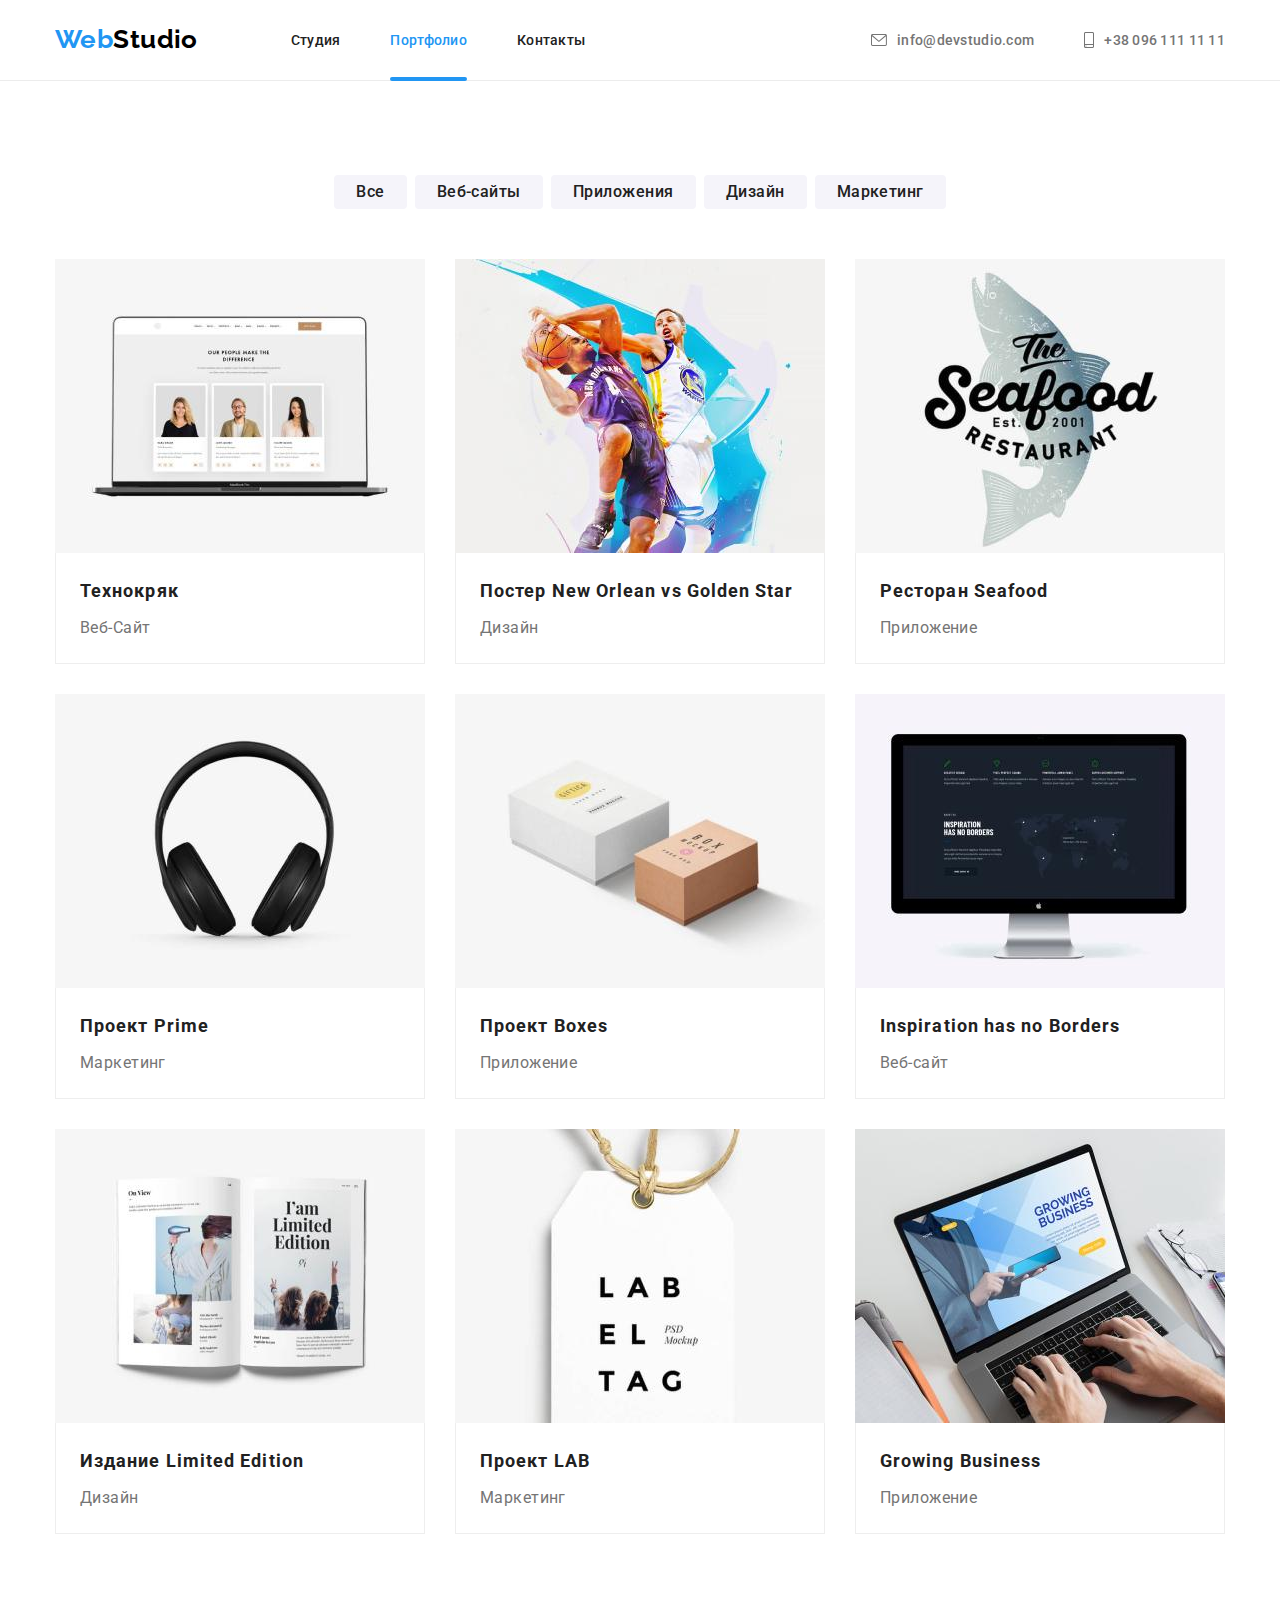
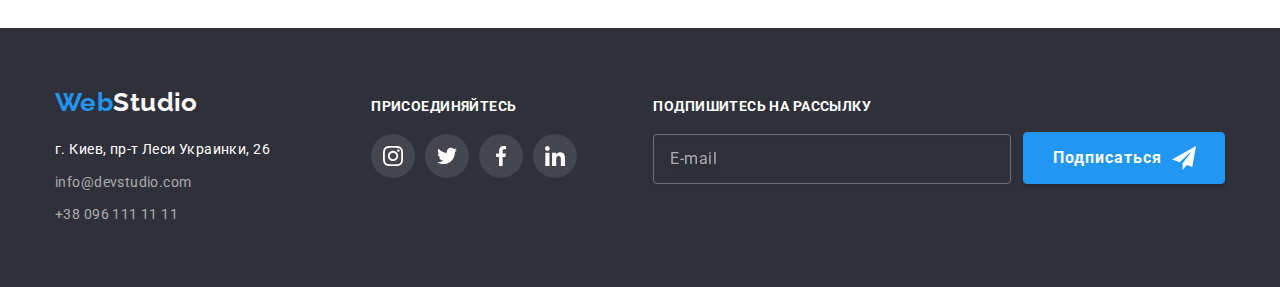
==== commit 4f01b432: "bem scss чутка доделал" ====
--- a/portfolio.html
+++ b/portfolio.html
@@ -229,7 +229,7 @@
             </div>
             <!-- follow container -->
             <div class="footer-follow footer-follow--right">
-                <h3 class="footer-follow__title">присоединяйтесь</h3>
+                <h3 class="wrapper-description wrapper-description--follow-us">присоединяйтесь</h3>
                 <ul class="social-list item-center flex list">
                     <li class="social-list__item social-list__item--background">
                         <a class="social-list__item__link social-list__item__link--text__white"
@@ -268,7 +268,8 @@
             <div class="footer-subscribe footer-subscribe--end">
                 <form action="#" class="footer-subscribe-form">
                     <div>
-                        <label for="footer-email" class="footer-subscribe-form__text">Подпишитесь на рассылку</label>
+                        <label for="footer-email" class="wrapper-description wrapper-description--subscribe">Подпишитесь на
+                            рассылку</label>
                         <input id="footer-email" class="footer-subscribe-form__email" type="email" name="subscribe-email"
                             placeholder="E-mail" required>
                     </div>
--- a/css/style.css
+++ b/css/style.css
@@ -84,6 +84,7 @@
   margin-left: auto;
   margin-right: auto;
 }
+
 .section {
   padding-top: 94px;
   padding-bottom: 94px;
@@ -95,6 +96,19 @@
 .section-half-top {
   padding-top: 47px;
   padding-bottom: 94px;
+}
+
+.section-title {
+  font-weight: 700;
+  font-size: 36px;
+  line-height: 1.16;
+  text-align: center;
+  letter-spacing: 0.03em;
+  color: var(--text-color-black);
+}
+
+.section-title--h-indent {
+  margin-bottom: 50px;
 }
 
 /*      вариант секции падинга секции wedo 
@@ -347,7 +361,7 @@
 /* .what-wedo {
 } */
 
-.wedo__h {
+/* .wedo__h {
   font-weight: 700;
   font-size: 36px;
   line-height: 1.16;
@@ -356,7 +370,7 @@
   color: var(--text-color-black);
 
   margin-bottom: 50px;
-}
+} */
 
 .what-wedo__list {
   flex-wrap: wrap;
@@ -373,15 +387,19 @@
   position: relative;
 }
 
-.what-wedo__list__p {
+.wrapper-description {
   font-weight: 700;
   font-size: 14px;
   line-height: 1.15;
-  text-align: center;
+
   letter-spacing: 0.03em;
   text-transform: uppercase;
 
   color: var(--text-color-white);
+}
+
+.wrapper-description--what-wedo {
+  text-align: center;
   background-color: rgba(47, 48, 58, 0.8);
 
   position: absolute;
@@ -417,7 +435,7 @@
 .our-team {
   background-color: var(--color-team-backgr);
 }
-.our-team__h {
+/* .our-team__h {
   font-weight: 700;
   font-size: 36px;
   line-height: 1.16;
@@ -426,7 +444,7 @@
   color: var(--text-color-black);
 
   margin-bottom: 50px;
-}
+} */
 .our-team__list {
   flex-wrap: wrap;
   align-items: flex-start;
@@ -541,7 +559,7 @@
   padding-top: 94px;
   padding-bottom: 91px;
 }
-.clients-h {
+/* .section-title {
   font-weight: 700;
   font-size: 36px;
   line-height: 1.16;
@@ -550,7 +568,7 @@
   color: var(--text-color-black);
 
   margin-bottom: 50px;
-}
+} */
 
 .cloents__logo {
   display: block;
@@ -640,18 +658,10 @@
 }
 
 .footer-follow--right {
-  margin-left: 73px;
-}
-
-.footer-follow__title {
-  font-weight: 700;
-  font-size: 14px;
-  line-height: 1.15;
-  letter-spacing: 0.03em;
-  text-transform: uppercase;
-
-  color: var(--text-color-white);
-
+  margin-left: auto;
+}
+
+.wrapper-description--follow-us {
   margin-bottom: 20px;
 }
 
@@ -674,14 +684,7 @@
   display: flex;
 }
 
-.footer-subscribe-form__text {
-  font-weight: 700;
-  font-size: 14px;
-  line-height: 1.15;
-  letter-spacing: 0.03em;
-  text-transform: uppercase;
-
-  color: var(--text-color-white);
+.wrapper-description--subscribe {
   display: block;
 }
 
@@ -952,7 +955,7 @@
   transition-duration: 250ms;
   transition-timing-function: cubic-bezier(0.4, 0, 0.2, 1);
 }
-
+/* =========================== modal window ====================== */
 .modal {
   position: absolute;
   transform: translate(-50%, -50%);
@@ -1243,3 +1246,6 @@
 .modal-button-send:focus {
   background-color: var(--button-main-active-bcgr-color);
 }
+/* =========================== modal form end ====================== */
+
+/* =========================== modal window end ====================== */
